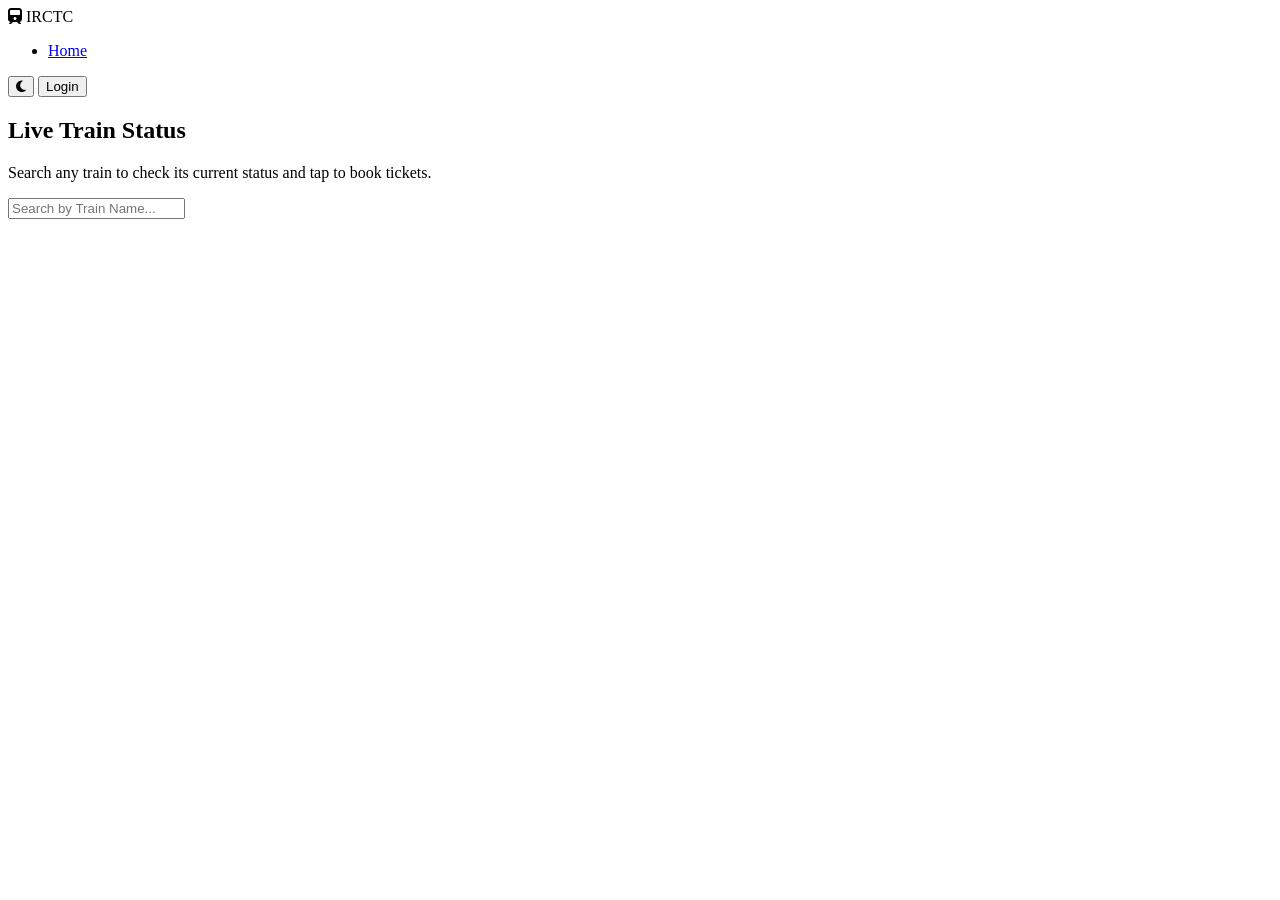
==== train-status.html @ 6ddc04ff "Add files via upload" ====
<!DOCTYPE html>
<html lang="en">

<head>

    <meta charset="UTF-8">
    <meta name="viewport" content="width=device-width, initial-scale=1.0">

    <title>Train Status</title>

    <link rel="stylesheet" href="CSS/style.css">
    <link rel="stylesheet" href="CSS/train-status.css">
    <link rel="stylesheet" href="CSS/model.css">
    <link rel="stylesheet" href="CSS/darkmode.css">

    <link href="https://fonts.googleapis.com/css2?family=Poppins:wght@300;400;500;600;700&display=swap"
        rel="stylesheet">

    <!-- Font Awesome -->
    <link rel="stylesheet" href="https://cdnjs.cloudflare.com/ajax/libs/font-awesome/6.7.2/css/all.min.css">

</head>

<body>

    <nav class="navbar">

        <div class="logo">
            <i class="fa-solid fa-train"></i>
            IRCTC
        </div>

        <ul class="nav-links">
            <li><a href="index.html">Home</a></li>
        </ul>

        <div class="nav-actions">

            <button id="theme-toggle">
                <i class="fa-solid fa-moon"></i>
            </button>

            <button class="login-btn book-btn">
                Login
            </button>

        </div>

    </nav>

    <section class="status-section">

        <h1>Live Train Status</h1>

        <p>Search any train to check its current status and tap to book tickets.</p>

        <input type="text" id="searchTrain" placeholder="Search by Train Name...">

        <div id="statusResults"></div>

    </section>

    <script src="JS/trains.js"></script>
    <script src="JS/train-status.js"></script>
    <script src="JS/model.js"></script>
    <script src="JS/darkmode.js"></script>

</body>

</html>
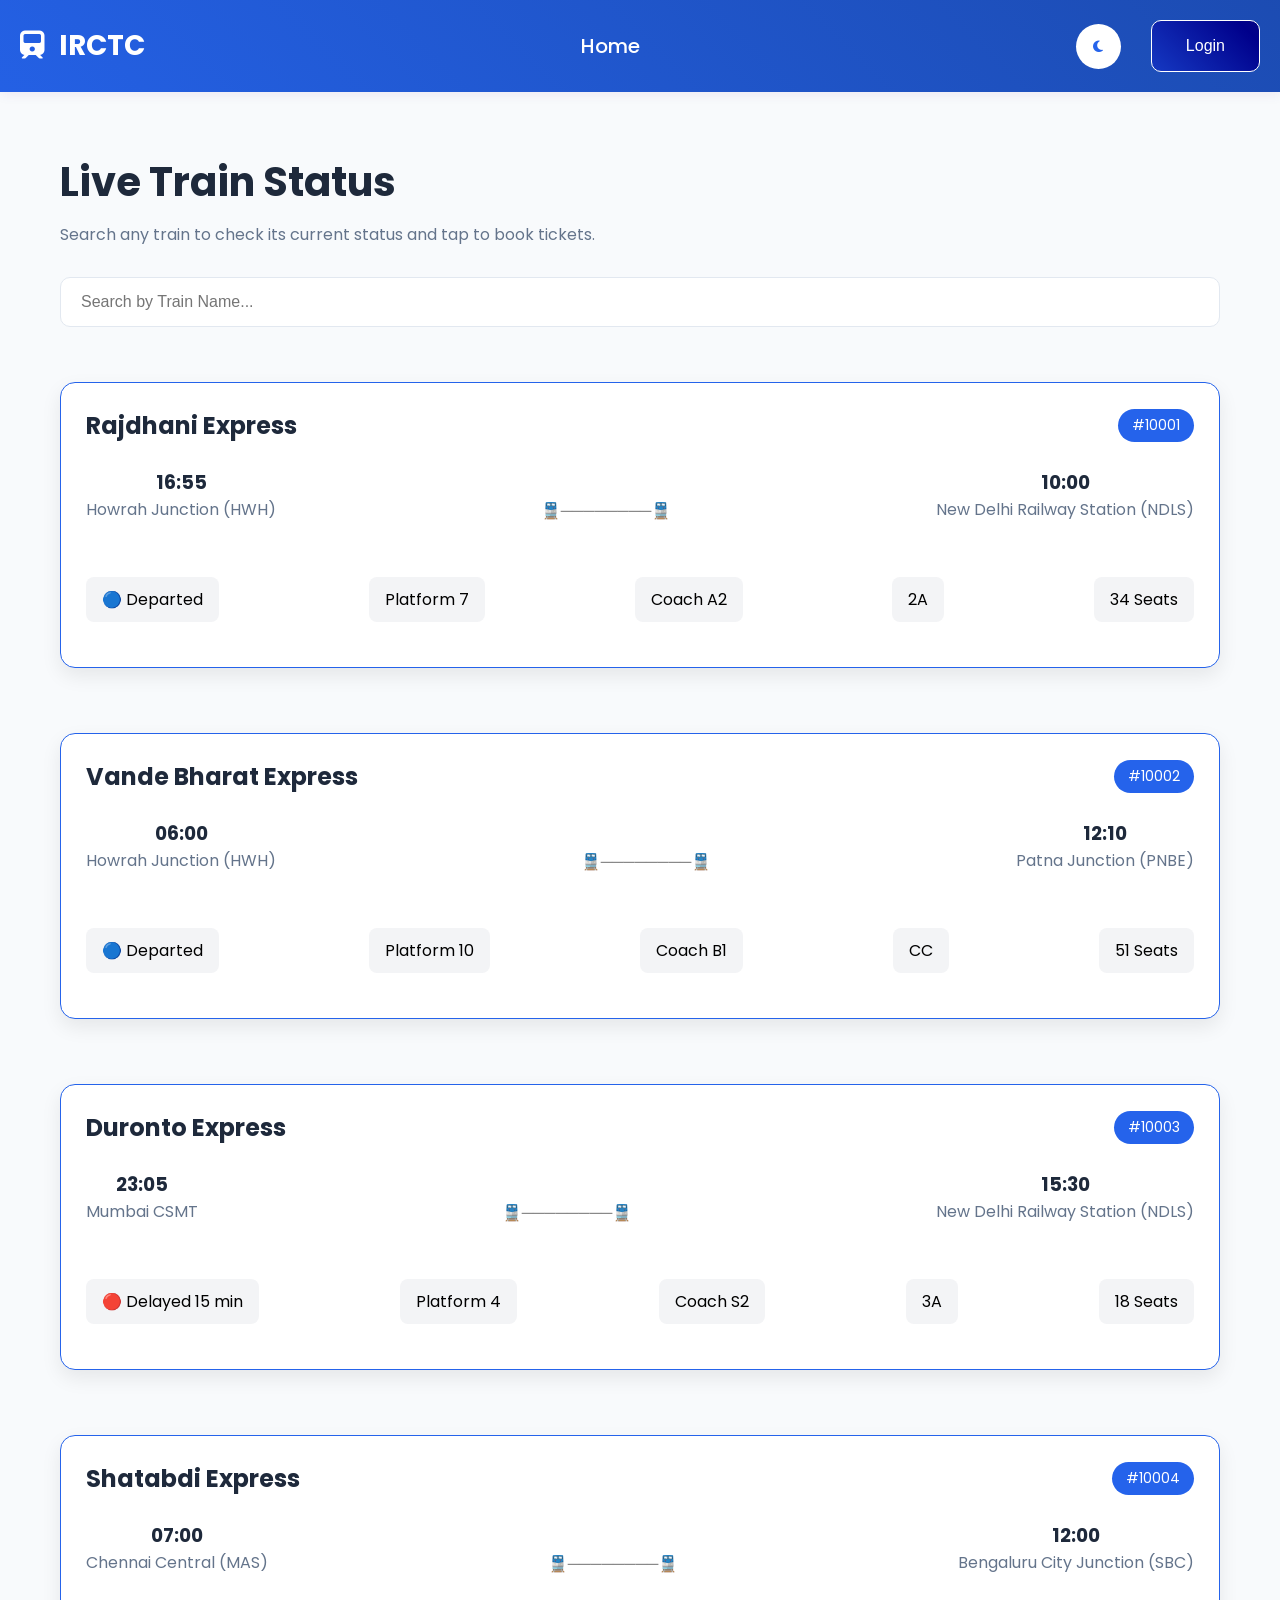
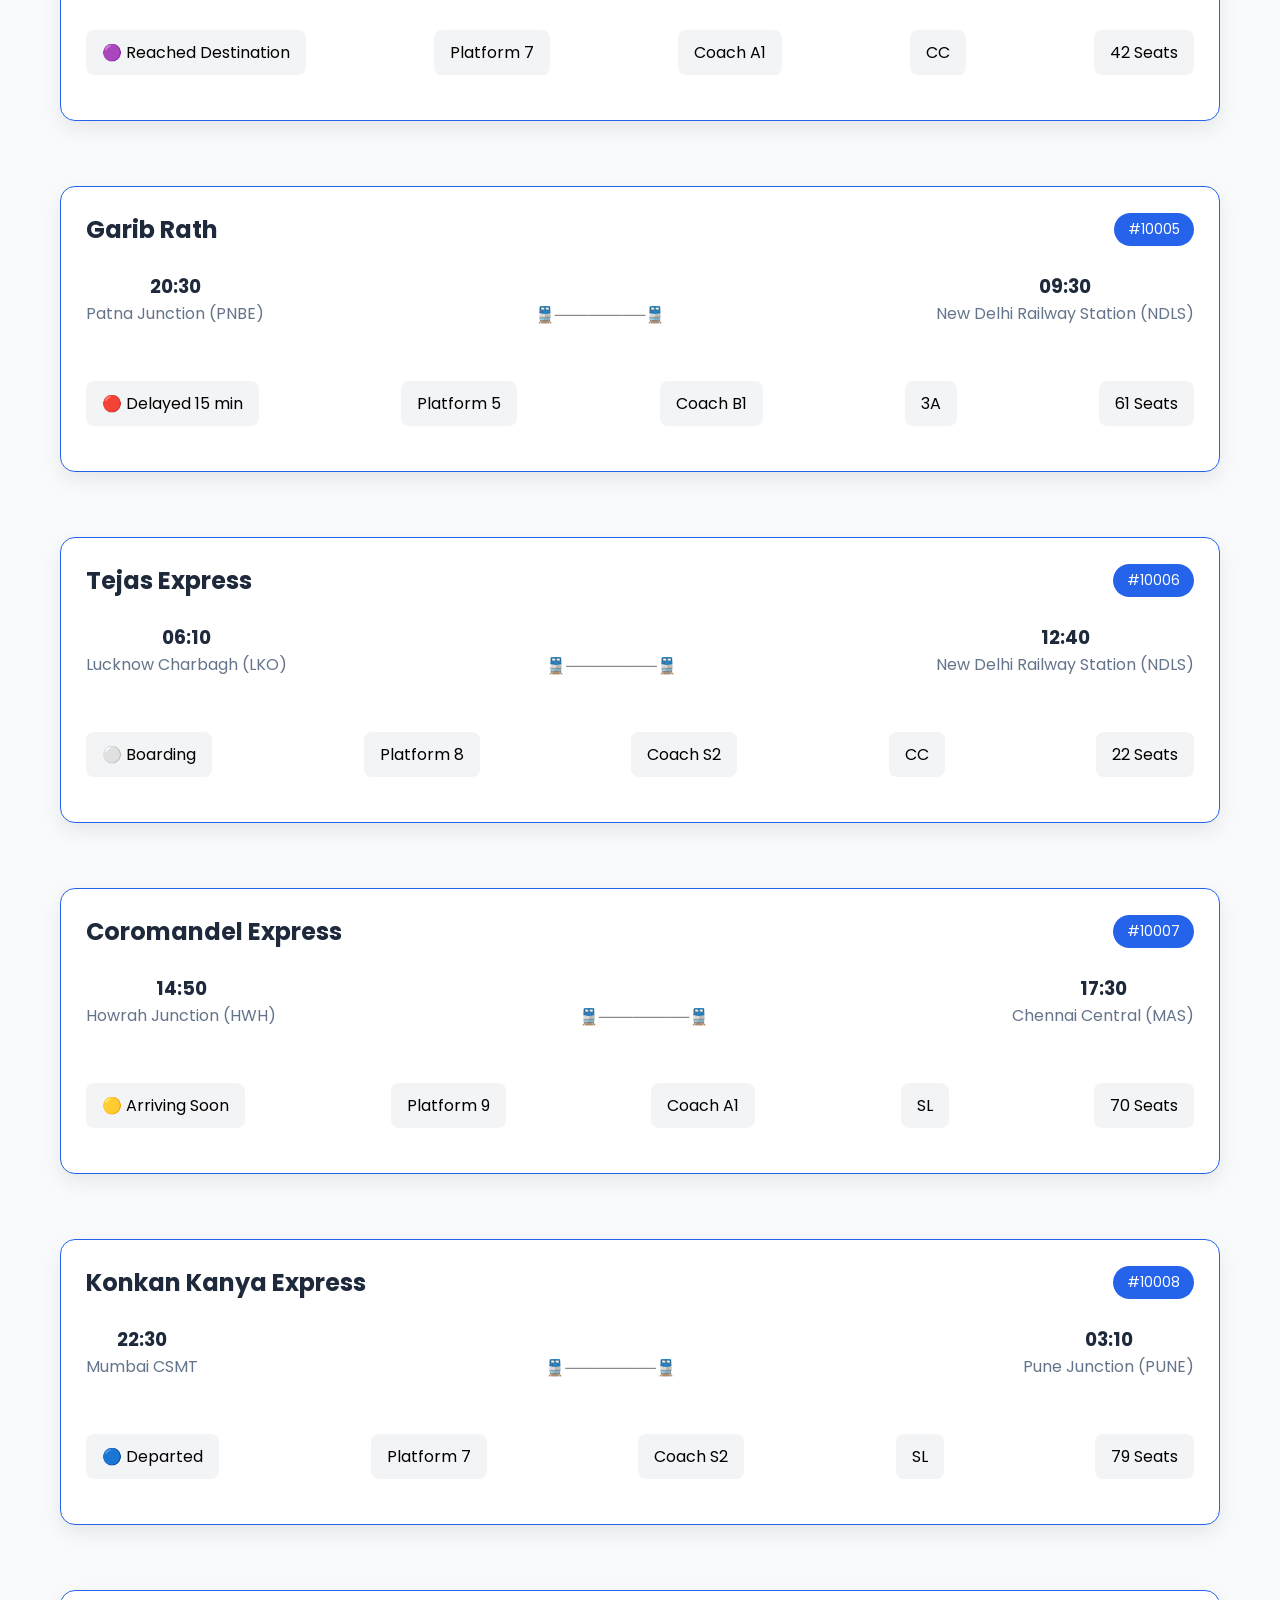
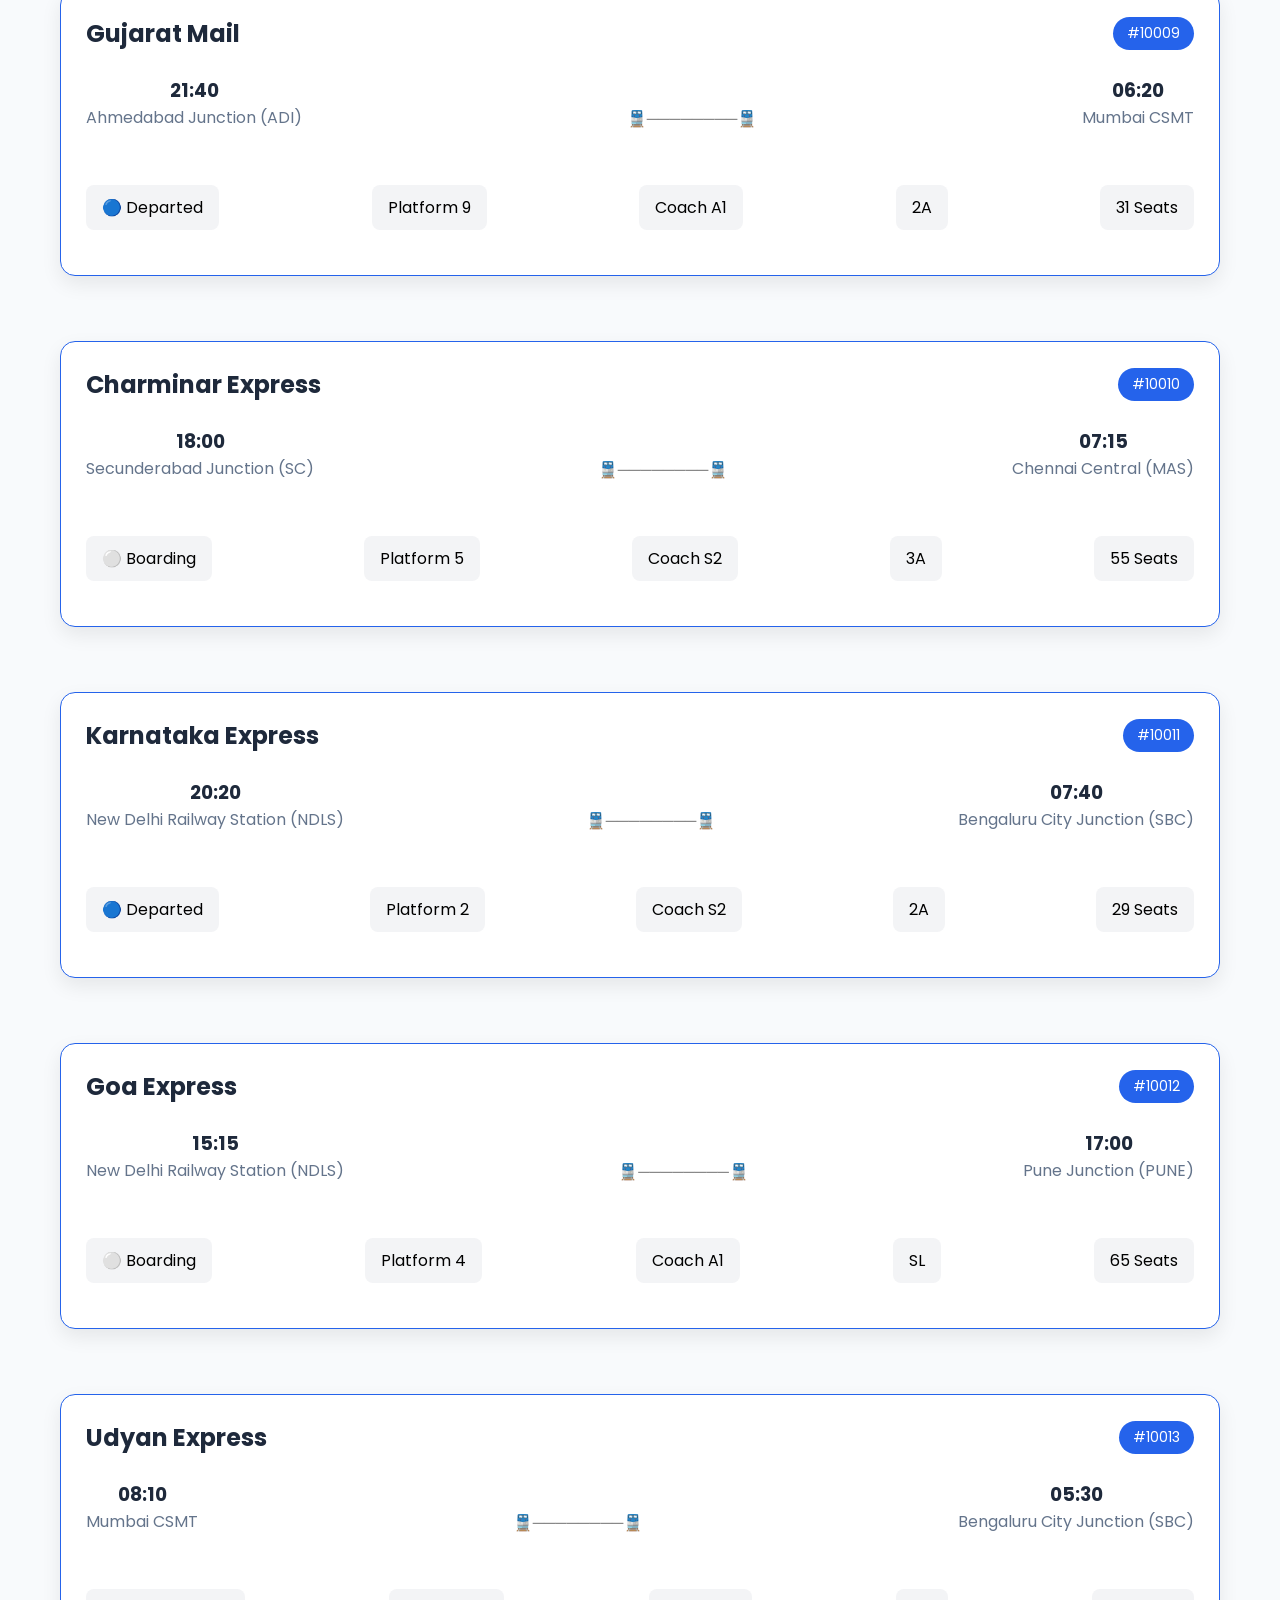
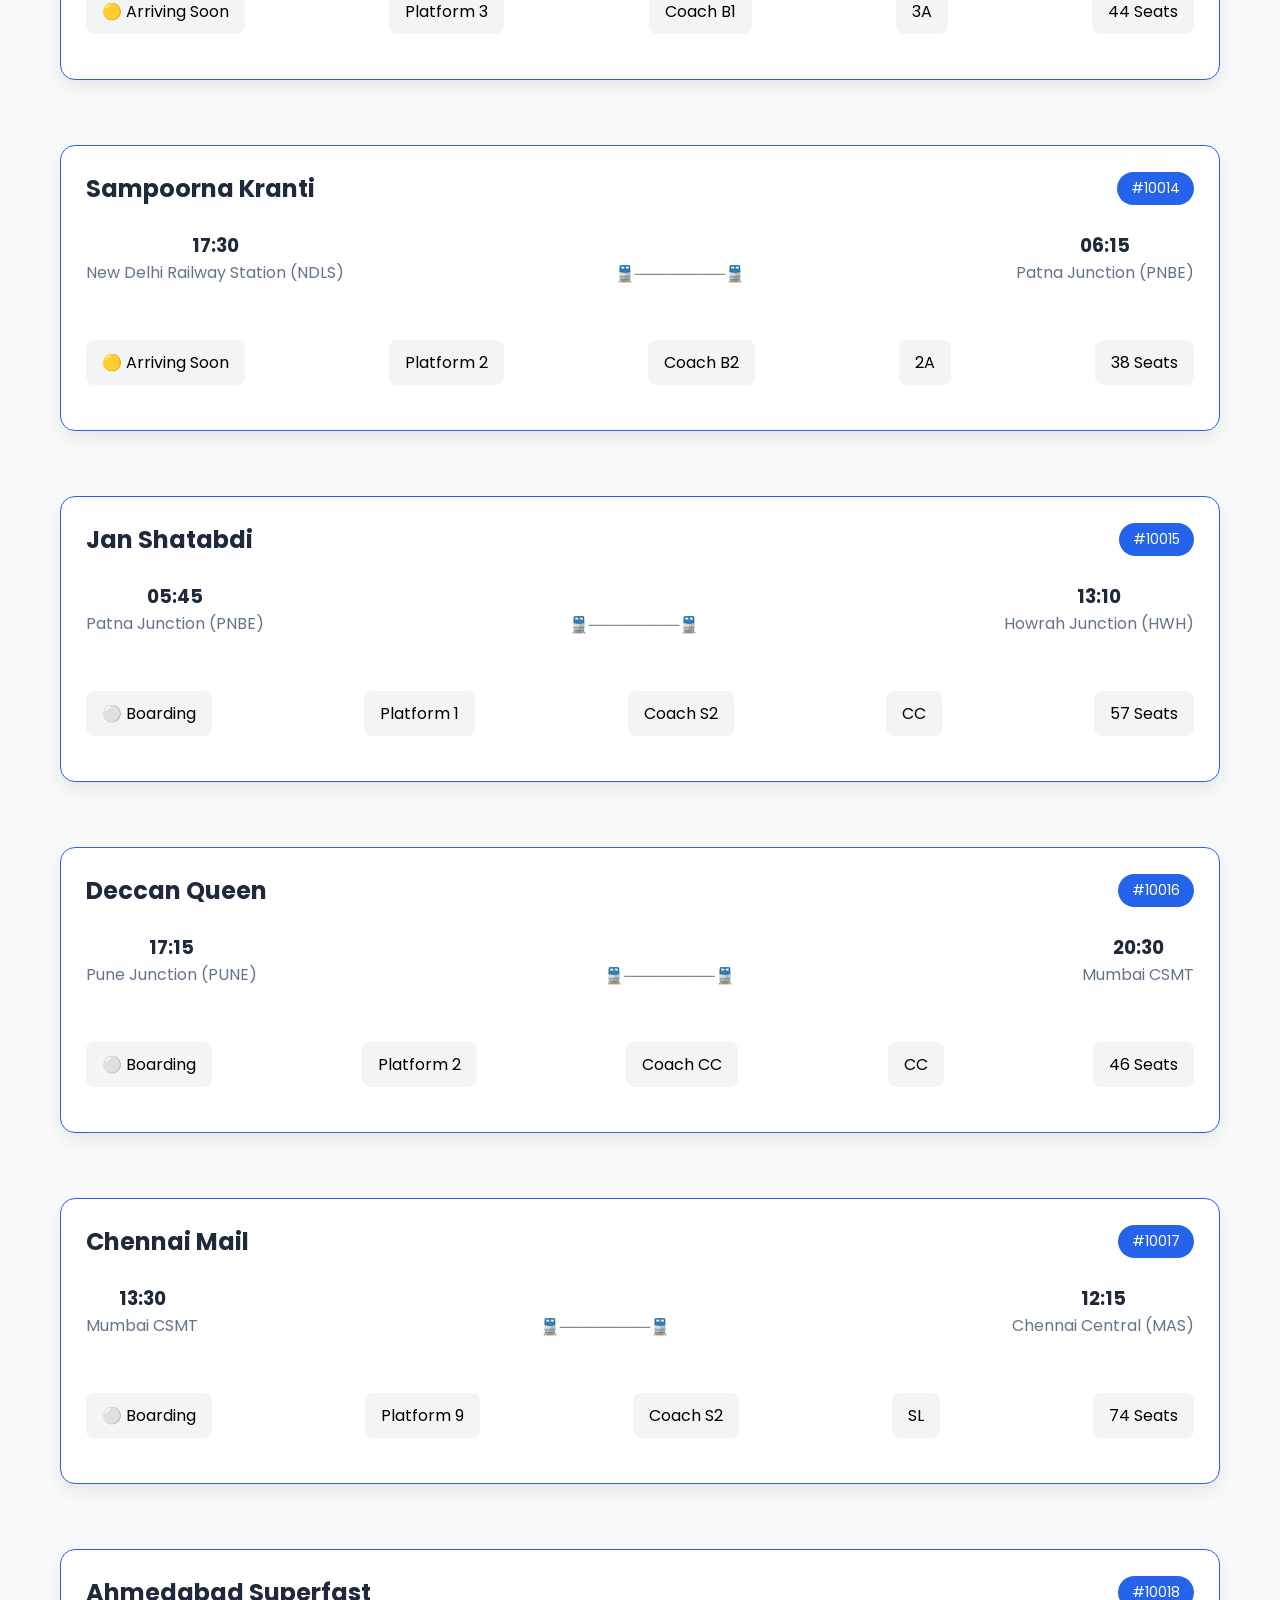
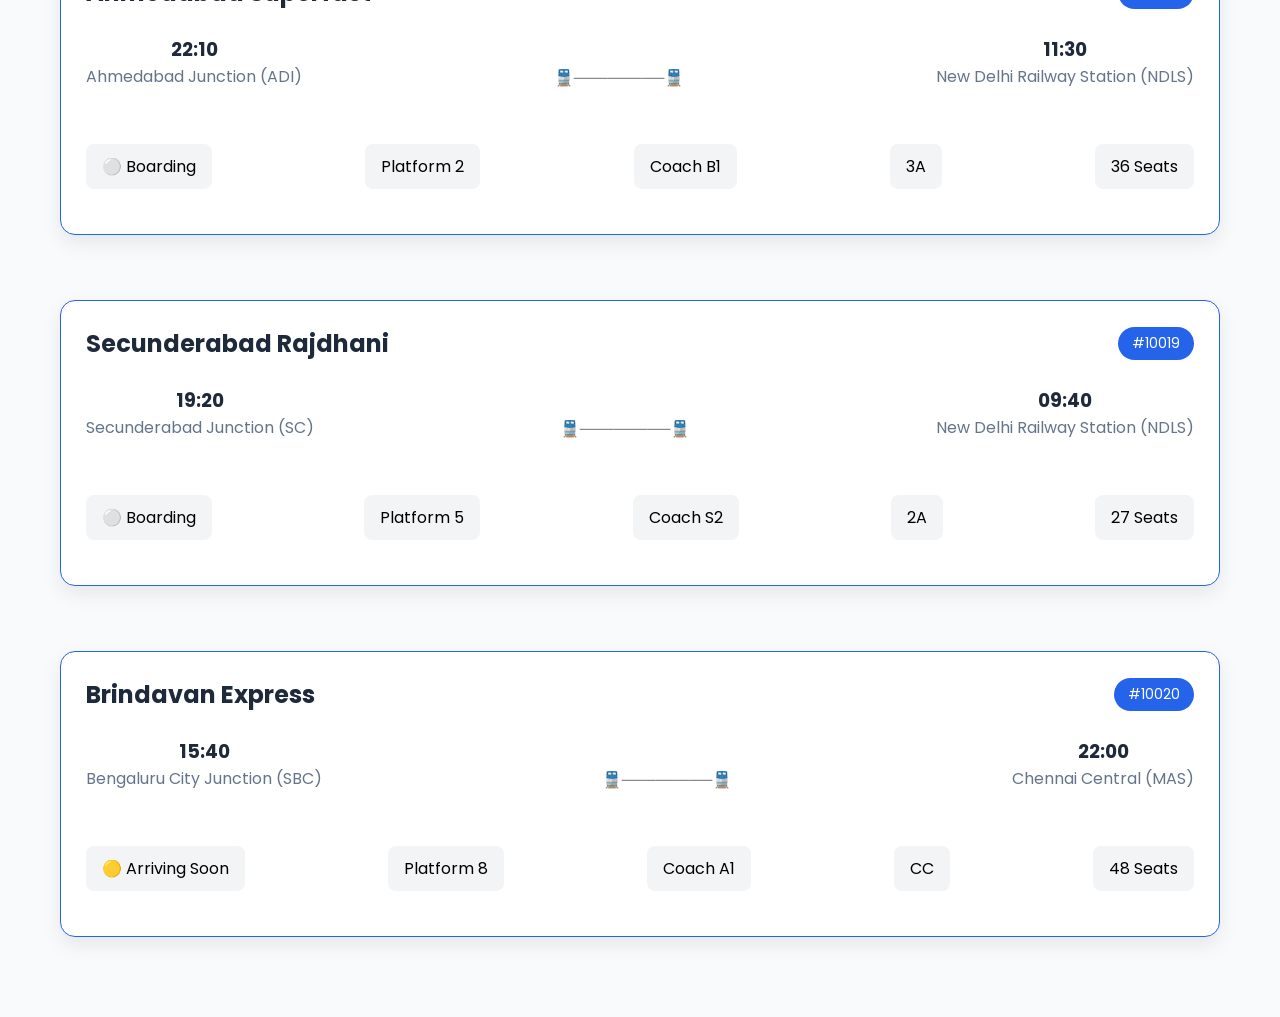
==== commit 65ca78c8: "Update train-status.html" ====
--- a/train-status.html
+++ b/train-status.html
@@ -60,11 +60,11 @@
 
     </section>
 
-    <script src="JS/trains.js"></script>
-    <script src="JS/train-status.js"></script>
-    <script src="JS/model.js"></script>
-    <script src="JS/darkmode.js"></script>
+    <script src="js/trains.js"></script>
+    <script src="js/train-status.js"></script>
+    <script src="js/model.js"></script>
+    <script src="js/darkmode.js"></script>
 
 </body>
 
-</html>+</html>
--- a/CSS/style.css
+++ b/CSS/style.css
@@ -0,0 +1,10 @@
+@import url("variables.css");
+@import url("nav.css");
+@import url("hero.css");
+@import url("search.css");
+@import url("train-cards.css");
+@import url("footer.css");
+@import url("mediaquery.css");
+@import url("train-status.css");
+@import url("login.css");
+@import url("darkmode.css");
--- a/CSS/train-status.css
+++ b/CSS/train-status.css
@@ -0,0 +1,48 @@
+.status-section {
+
+    max-width: 1200px;
+    margin: auto;
+    padding: 60px 20px;
+
+}
+
+.status-section h1 {
+
+    font-size: 2.5rem;
+    margin-bottom: 10px;
+
+}
+
+.status-section p {
+
+    color: var(--text-light);
+    margin-bottom: 30px;
+
+}
+
+#searchTrain {
+
+    width: 100%;
+    padding: 15px 20px;
+    font-size: 16px;
+    border-radius: 10px;
+    border: 1px solid var(--border);
+    outline: none;
+    margin-bottom: 35px;
+    transition: .3s;
+
+}
+
+#searchTrain:focus {
+
+    border-color: var(--primary);
+
+}
+
+#statusResults {
+
+    display: flex;
+    flex-direction: column;
+    gap: 25px;
+
+}
--- a/CSS/darkmode.css
+++ b/CSS/darkmode.css
@@ -0,0 +1,168 @@
+body.dark {
+
+    --background: #0f172a;
+    --surface: #1e293b;
+    --primary: #3b82f6;
+    --primary-dark: #2563eb;
+    --accent: #f59e0b;
+
+    --text: #f8fafc;
+    --text-light: #cbd5e1;
+    --border: #334155;
+
+    background: var(--background);
+    color: var(--text);
+
+}
+
+/* Body */
+
+body.dark {
+    background: var(--background);
+    color: var(--text);
+}
+
+/* Navbar */
+
+body.dark .navbar {
+
+    background: #172554;
+
+}
+
+/* Search Box */
+
+body.dark .search-box {
+
+    background: var(--surface);
+
+}
+
+/* Inputs */
+
+body.dark input,
+body.dark select {
+
+    background: #273549;
+    color: white;
+    border: 1px solid var(--border);
+
+}
+
+body.dark input::placeholder {
+
+    color: #cbd5e1;
+
+}
+
+/* Hero */
+
+body.dark .hero {
+
+    background: var(--background);
+
+}
+
+body.dark .hero h1 {
+
+    color: white;
+
+}
+
+body.dark .hero p {
+
+    color: var(--text-light);
+
+}
+
+/* Train Cards */
+
+body.dark .train-card {
+
+    background: var(--surface);
+    color: white;
+    border: 1px solid var(--border);
+
+}
+
+body.dark .train-card:hover {
+
+    background: #29374d;
+
+}
+
+/* Train Info */
+
+body.dark .train-info span {
+
+    background: #334155;
+    color: white;
+
+}
+
+body.dark .train-card:hover .train-info span {
+
+    background: var(--accent);
+    color: white;
+
+}
+
+/* Login Model */
+
+body.dark .login-model-card {
+
+    background: var(--surface);
+
+}
+
+/* Footer */
+
+body.dark .footer {
+
+    background: #020617;
+
+}
+
+/* Search Bar on Train Status */
+
+body.dark #searchTrain {
+
+    background: #273549;
+    color: white;
+    border: 1px solid var(--border);
+
+}
+
+/* Theme Button */
+
+#theme-toggle {
+
+    width: 45px;
+    height: 45px;
+
+    border: none;
+    border-radius: 50%;
+
+    cursor: pointer;
+
+    background: white;
+
+    color: var(--primary);
+
+    transition: .3s;
+
+}
+
+body.dark #theme-toggle {
+
+    background: #334155;
+    color: white;
+
+}
+
+#theme-toggle:hover {
+
+    background: var(--accent);
+    color: white;
+
+}
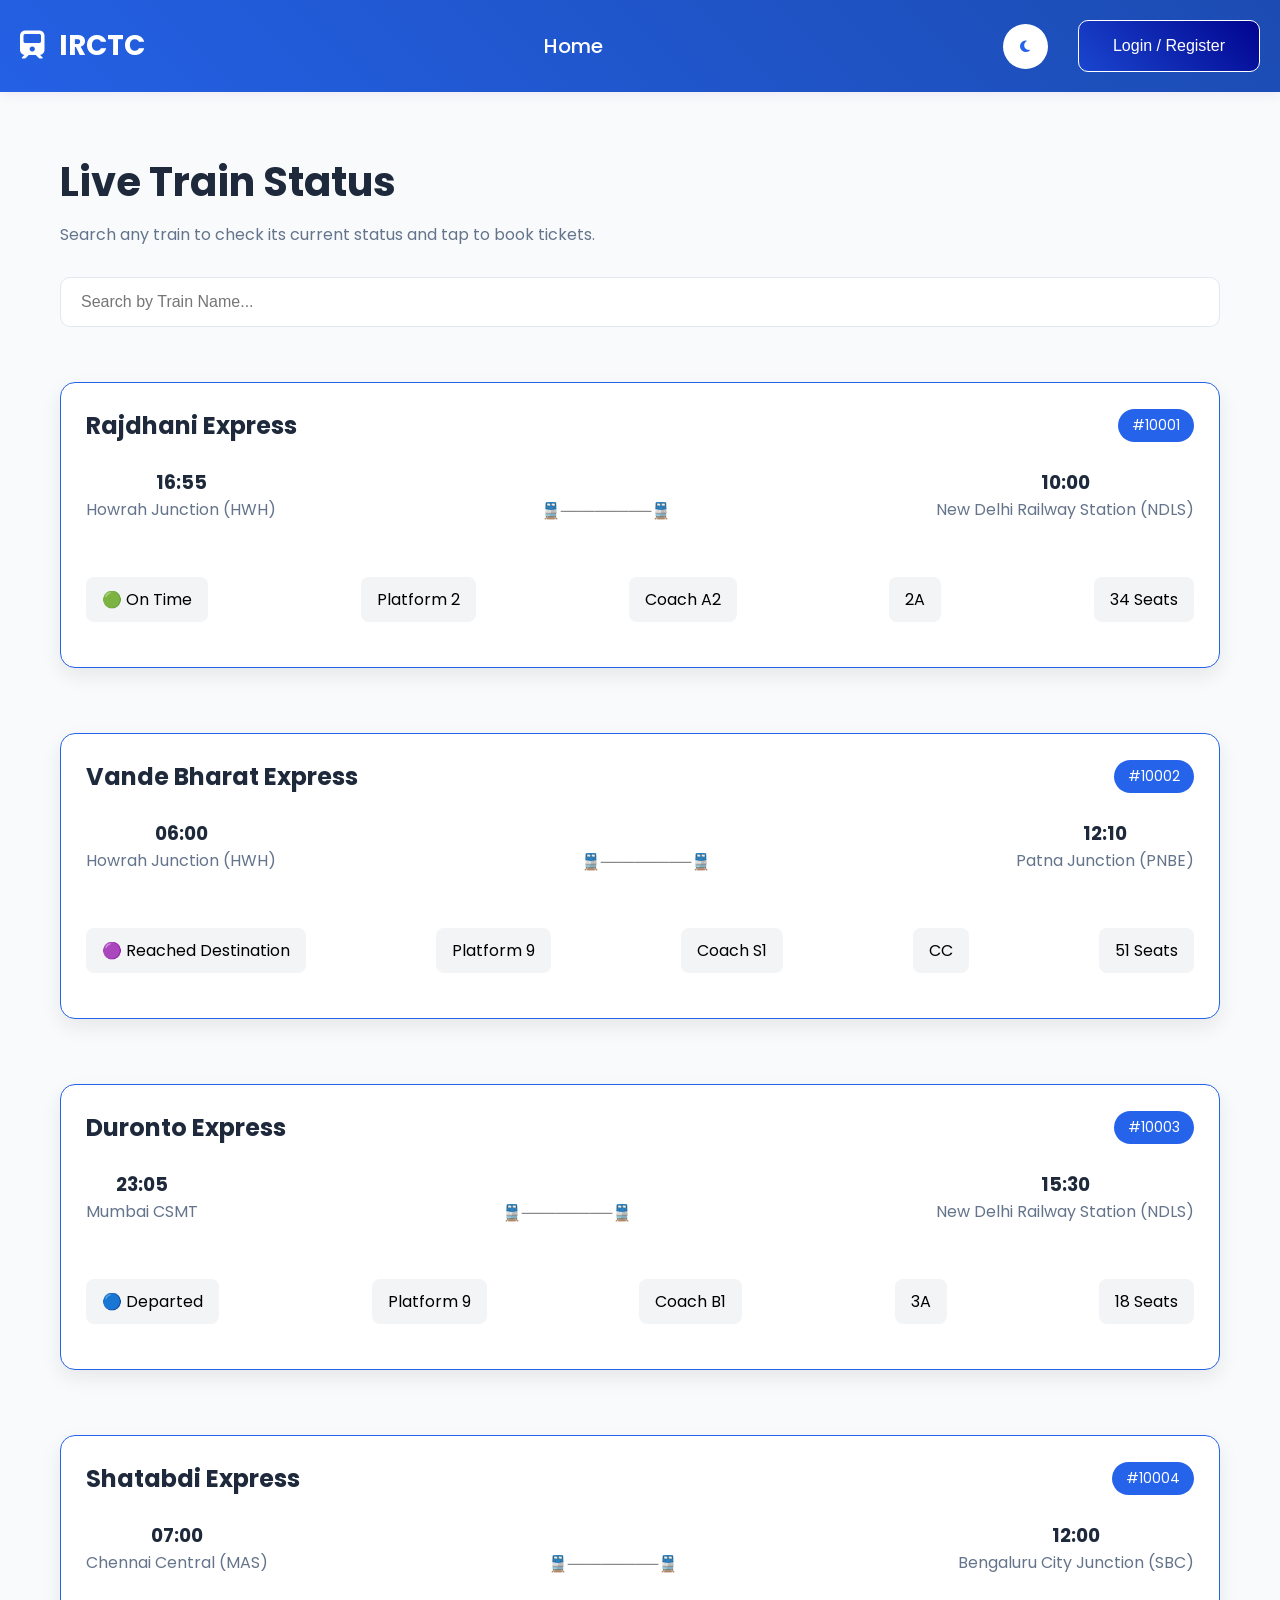
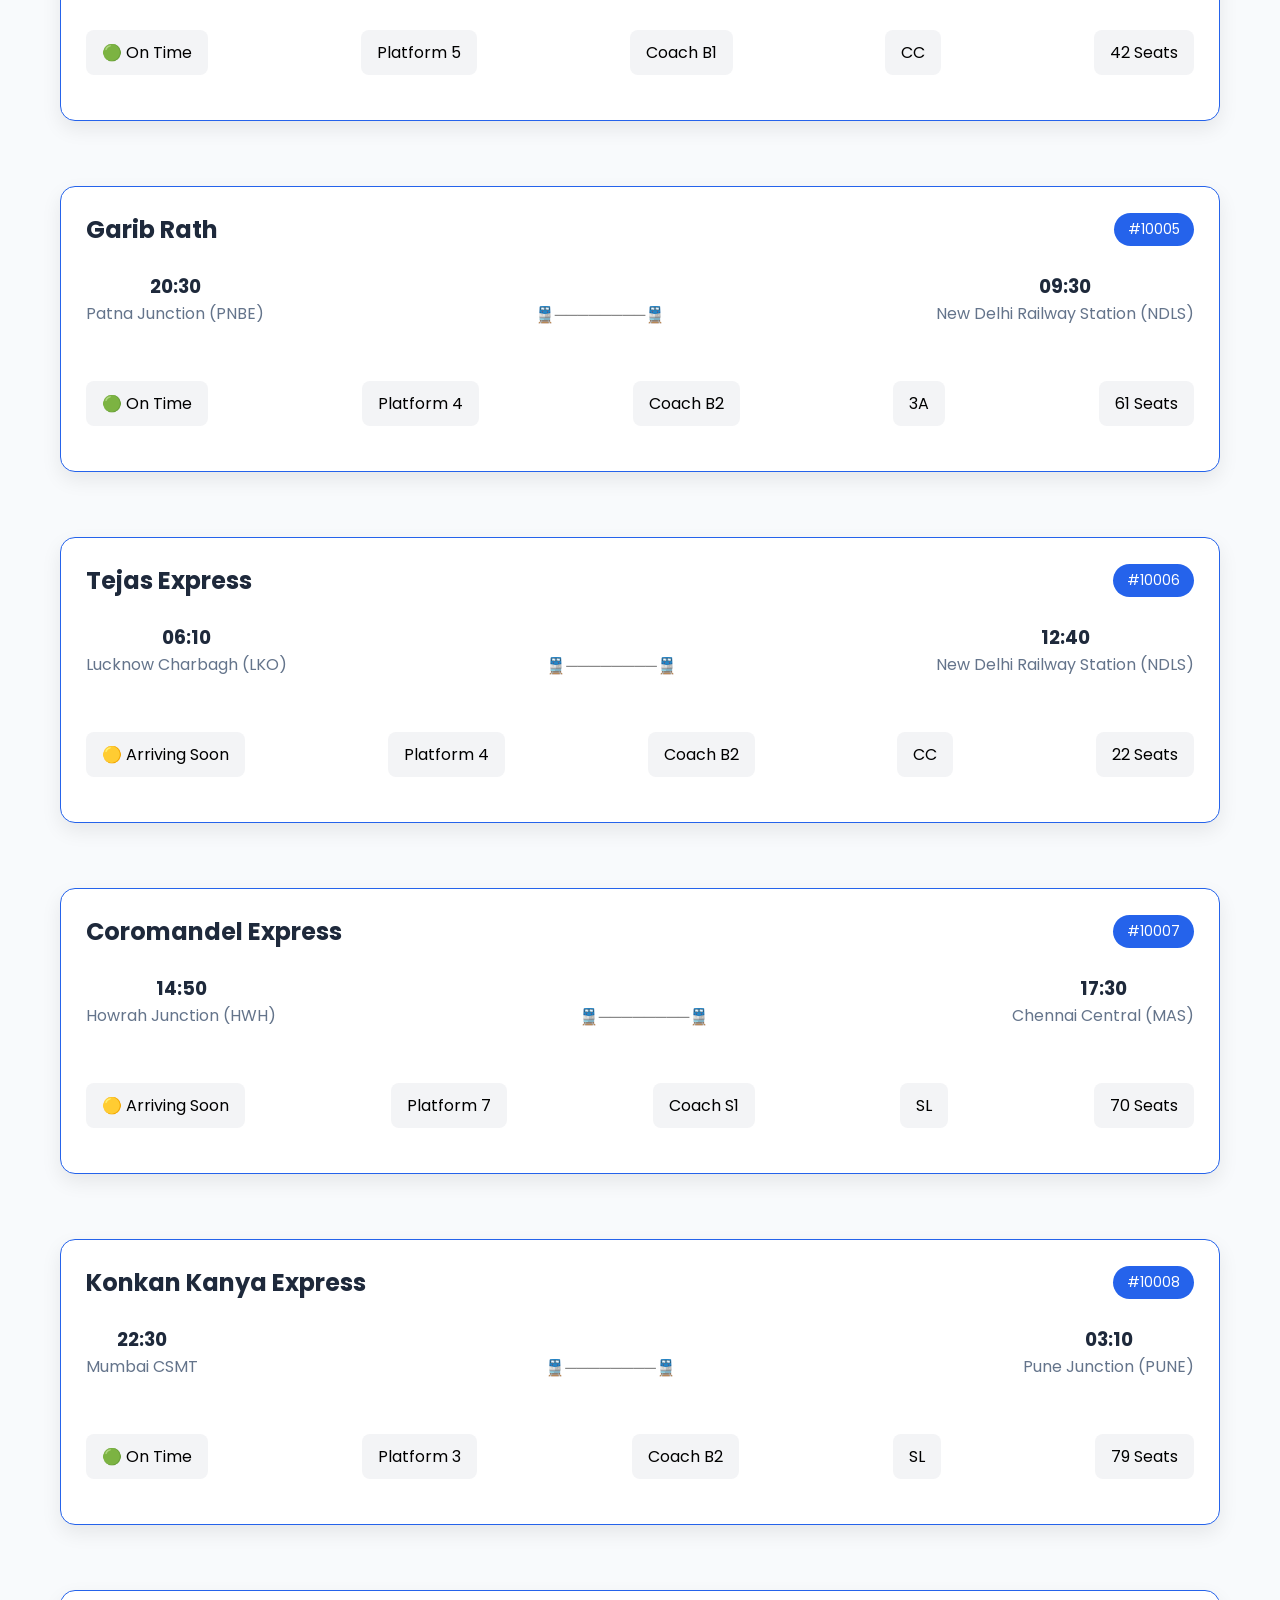
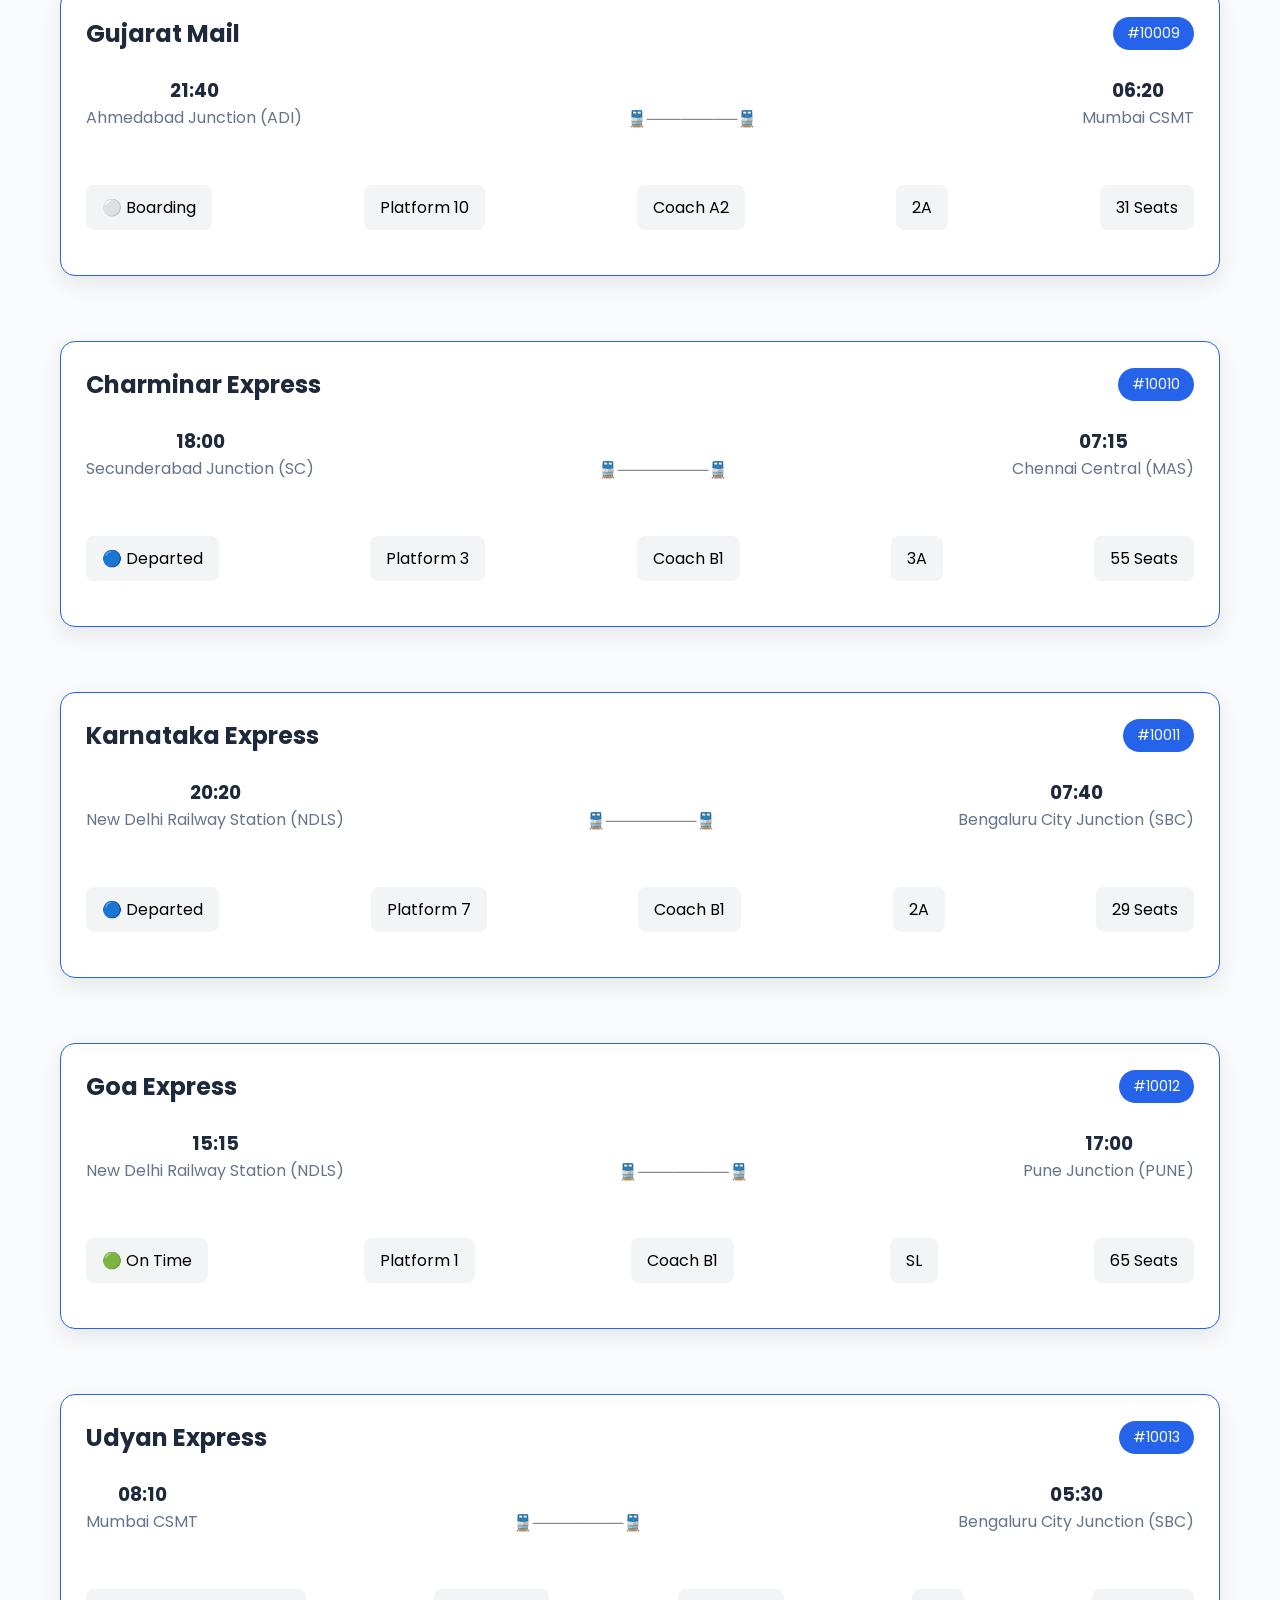
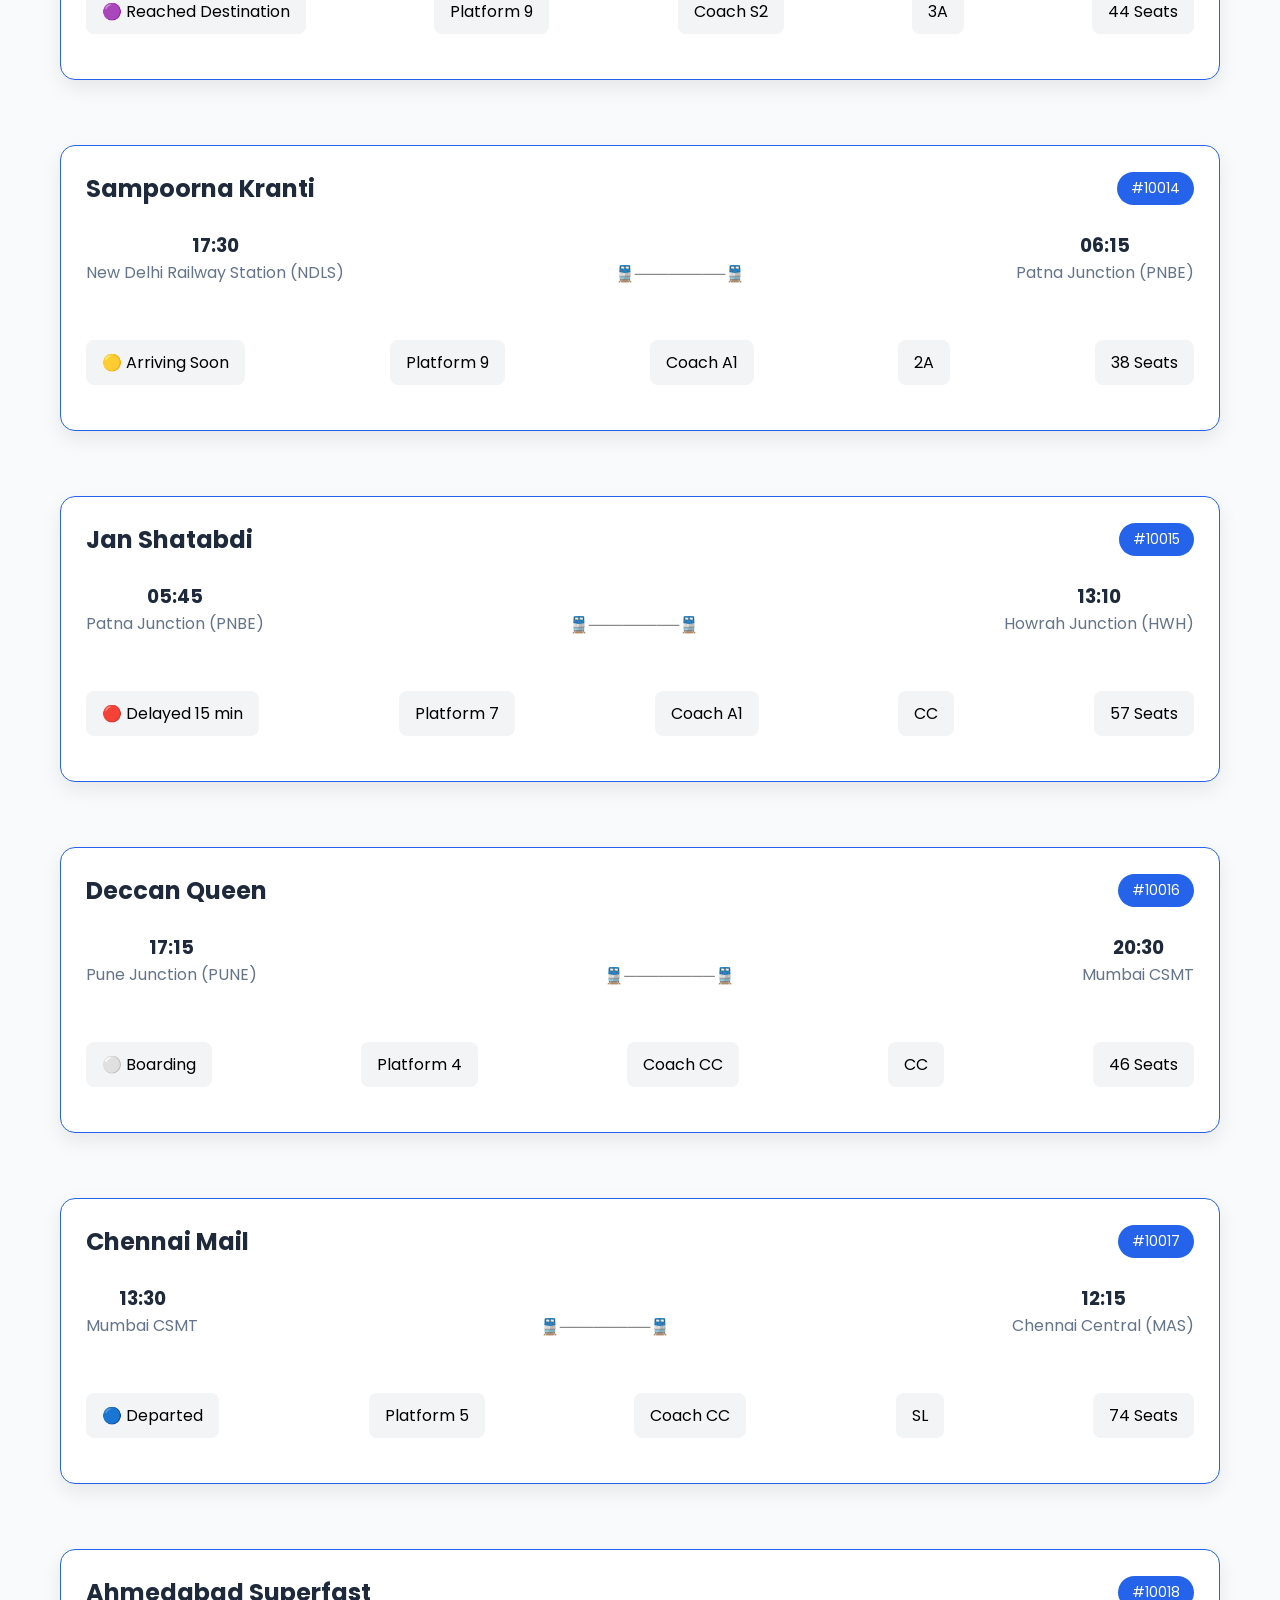
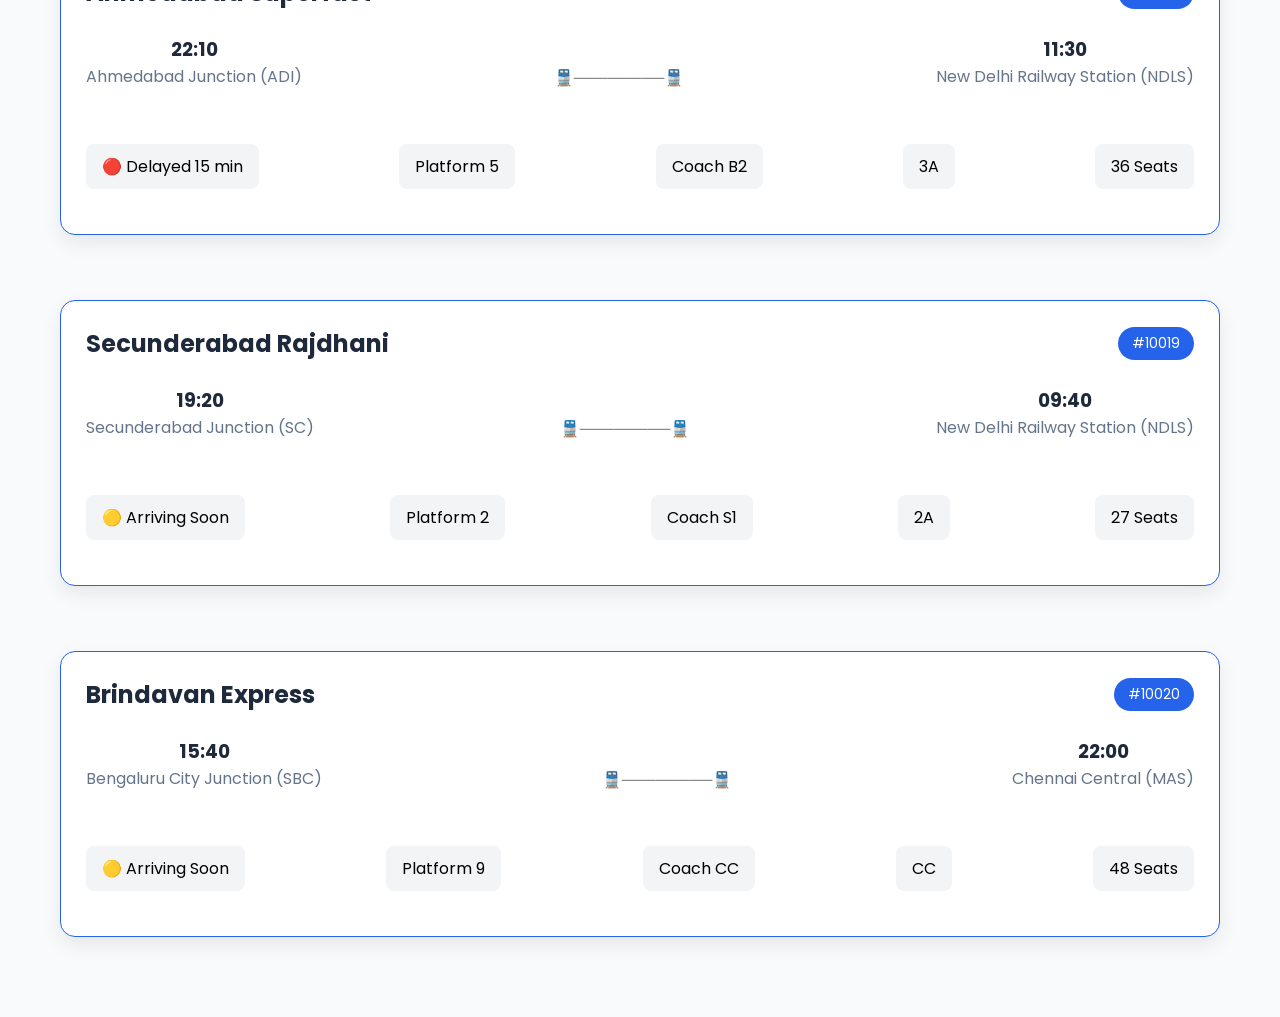
==== commit e53706e9: "Implement login modal in train status page Added a login modal for user authentication." ====
--- a/train-status.html
+++ b/train-status.html
@@ -41,7 +41,7 @@
             </button>
 
             <button class="login-btn book-btn">
-                Login
+                Login / Register
             </button>
 
         </div>
@@ -60,6 +60,25 @@
 
     </section>
 
+    <div class="login-model" id="loginModel">
+        <div class="login-model-card">
+            <span class="close-btn">&times;</span>
+            <h2>Login Required</h2>
+            <p>
+                Please login or register to continue booking your train.
+            </p>
+            <input type="email" placeholder="Email Address">
+            <input type="password" placeholder="Password">
+            <button class="hero-btn login-btn-model">
+                Login
+            </button>
+            <p class="register-text">
+                Don't have an account?
+                <a href="#">Register</a>
+            </p>
+        </div>
+    </div>
+
     <script src="js/trains.js"></script>
     <script src="js/train-status.js"></script>
     <script src="js/model.js"></script>
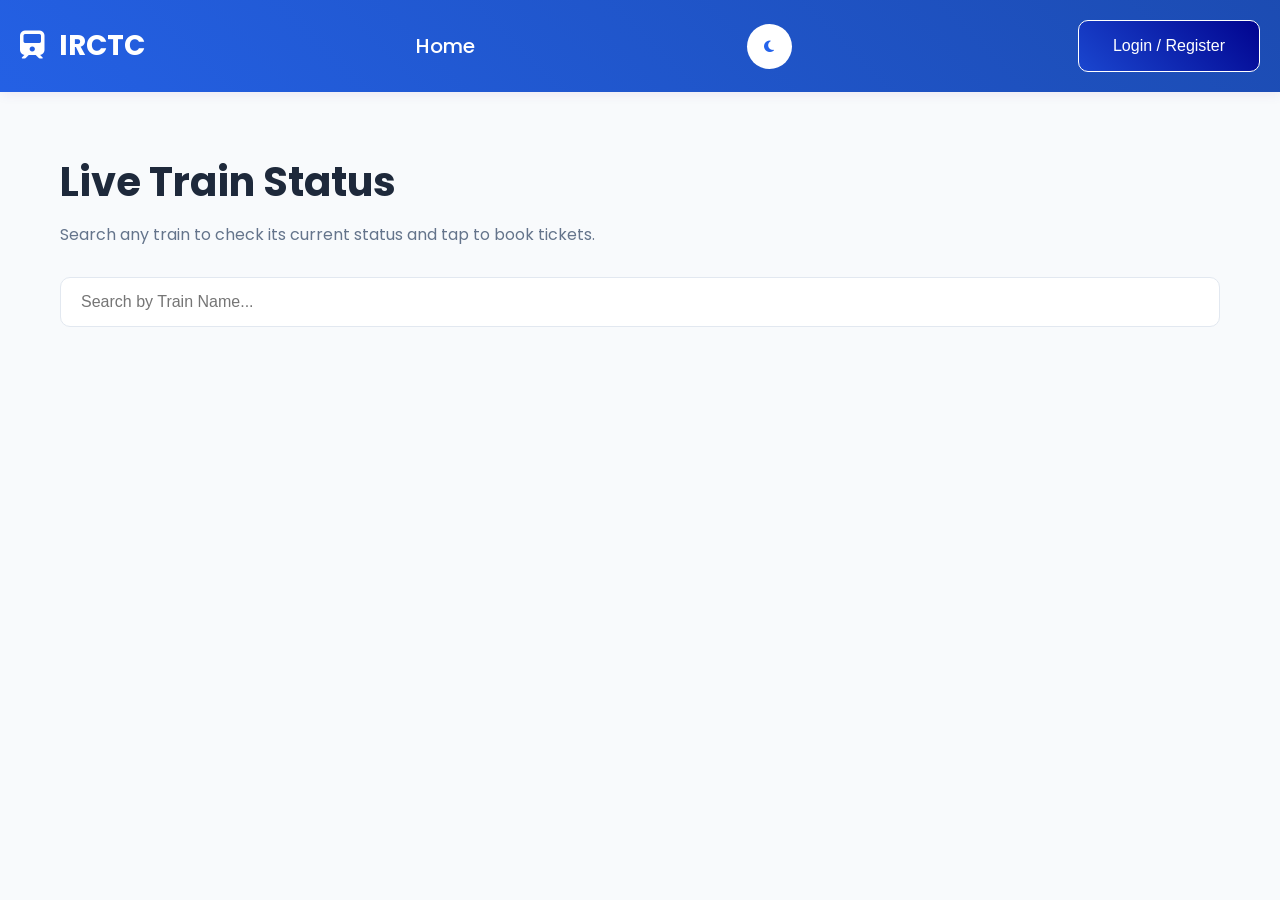
==== commit 3e31a5ac: "Add media query stylesheet to train-status.html Added media query stylesheet for responsive design." ====
--- a/train-status.html
+++ b/train-status.html
@@ -12,6 +12,7 @@
     <link rel="stylesheet" href="CSS/train-status.css">
     <link rel="stylesheet" href="CSS/model.css">
     <link rel="stylesheet" href="CSS/darkmode.css">
+    <link rel="stylesheet" href="CSS/mediaquery.css">
 
     <link href="https://fonts.googleapis.com/css2?family=Poppins:wght@300;400;500;600;700&display=swap"
         rel="stylesheet">
@@ -34,17 +35,11 @@
             <li><a href="index.html">Home</a></li>
         </ul>
 
-        <div class="nav-actions">
+        <button id="theme-toggle">
+            <i class="fa-solid fa-moon"></i>
+        </button>
 
-            <button id="theme-toggle">
-                <i class="fa-solid fa-moon"></i>
-            </button>
-
-            <button class="login-btn book-btn">
-                Login / Register
-            </button>
-
-        </div>
+        <button class="login-btn book-btn">Login / Register</button>
 
     </nav>
 
@@ -60,29 +55,10 @@
 
     </section>
 
-    <div class="login-model" id="loginModel">
-        <div class="login-model-card">
-            <span class="close-btn">&times;</span>
-            <h2>Login Required</h2>
-            <p>
-                Please login or register to continue booking your train.
-            </p>
-            <input type="email" placeholder="Email Address">
-            <input type="password" placeholder="Password">
-            <button class="hero-btn login-btn-model">
-                Login
-            </button>
-            <p class="register-text">
-                Don't have an account?
-                <a href="#">Register</a>
-            </p>
-        </div>
-    </div>
-
-    <script src="js/trains.js"></script>
-    <script src="js/train-status.js"></script>
-    <script src="js/model.js"></script>
-    <script src="js/darkmode.js"></script>
+    <script src="JS/trains.js"></script>
+    <script src="JS/train-status.js"></script>
+    <script src="JS/model.js"></script>
+    <script src="JS/darkmode.js"></script>
 
 </body>
 
--- a/CSS/train-status.css
+++ b/CSS/train-status.css
@@ -45,4 +45,69 @@
     flex-direction: column;
     gap: 25px;
 
-}+}
+
+@media (max-width: 768px) {
+
+    .status-section {
+        padding: 35px 15px;
+    }
+
+    .status-section h1 {
+        font-size: 1.8rem;
+        text-align: center;
+    }
+
+    .status-section p {
+        text-align: center;
+        font-size: 14px;
+    }
+
+    #searchTrain {
+        padding: 12px 15px;
+        font-size: 14px;
+        margin-bottom: 25px;
+    }
+
+    #statusResults {
+        gap: 15px;
+    }
+
+    .train-card {
+        width: 100%;
+        max-width: 100%;
+        box-sizing: border-box;
+        border-radius: 12px;
+        overflow: hidden;
+    }
+
+    .train-card h2 {
+        font-size: 1.2rem;
+    }
+
+    .train-card p {
+        font-size: 14px;
+    }
+
+}
+
+
+@media (max-width: 480px) {
+
+    .status-section {
+        padding: 25px 10px;
+    }
+
+    .status-section h1 {
+        font-size: 1.5rem;
+    }
+
+    #searchTrain {
+        border-radius: 8px;
+    }
+
+    .train-card {
+        padding: 15px;
+    }
+
+}
--- a/CSS/mediaquery.css
+++ b/CSS/mediaquery.css
@@ -0,0 +1,214 @@
+/* ========================= */
+/* Tablet */
+/* ========================= */
+
+@media (max-width:1024px){
+
+    .navbar{
+        padding:16px 25px;
+    }
+
+    .hero{
+        padding:50px 30px;
+        gap:30px;
+    }
+
+    .hero-content h1{
+        font-size:3rem;
+    }
+
+    .search-section{
+        margin:25px;
+    }
+
+}
+
+/* ========================= */
+/* Mobile */
+/* ========================= */
+
+@media (max-width:768px){
+
+    .navbar{
+        flex-wrap:wrap;
+        justify-content:center;
+        gap:18px;
+        padding:18px;
+    }
+
+    .logo{
+        width:100%;
+        text-align:center;
+        font-size:30px;
+    }
+
+    .nav-links{
+        width:100%;
+        justify-content:center;
+        flex-wrap:wrap;
+        gap:18px;
+    }
+
+    .nav-links a{
+        font-size:18px;
+    }
+
+    .nav-actions{
+        width:100%;
+        justify-content:center;
+    }
+
+    .login-btn{
+        width:170px;
+    }
+
+    /* SEARCH */
+
+    .search-section{
+        margin:20px;
+    }
+
+    .search-box{
+        flex-direction:column;
+        gap:20px;
+        padding:20px;
+    }
+
+    .field{
+        width:100%;
+    }
+
+    .field label{
+        font-size:18px;
+    }
+
+    .field input,
+    .field select{
+        width:100%;
+        font-size:16px;
+    }
+
+    .search-btn{
+        width:100%;
+        border-radius:12px;
+    }
+
+    .search-btn span{
+        opacity:1;
+        max-width:100%;
+    }
+
+    .search-btn i{
+        position:static;
+    }
+
+    /* HERO */
+
+    .hero{
+        flex-direction:column;
+        text-align:center;
+        padding:40px 20px;
+        gap:20px;
+        min-height:auto;
+    }
+
+    .hero-content{
+        width:100%;
+    }
+
+    .hero-content h1{
+        font-size:3rem;
+    }
+
+    .hero-content p{
+        font-size:1.3rem;
+        max-width:100%;
+    }
+
+    .hero-image{
+        display:none;
+    }
+
+    .hero-btn{
+        width:100%;
+        font-size:18px;
+    }
+
+    /* TRAIN STATUS */
+
+    .status-section{
+        padding:35px 18px;
+    }
+
+    .status-section h1{
+        font-size:2.4rem;
+        text-align:center;
+    }
+
+    .status-section p{
+        text-align:center;
+        font-size:18px;
+    }
+
+    #searchTrain{
+        font-size:17px;
+    }
+
+    .train-card{
+        padding:20px;
+    }
+
+    .train-header{
+        flex-direction:column;
+        gap:15px;
+        text-align:center;
+    }
+
+    .train-info{
+        grid-template-columns:1fr;
+    }
+
+    .book-btn{
+        width:100%;
+    }
+
+    /* FOOTER */
+
+    .footer-container{
+        grid-template-columns:1fr;
+        text-align:center;
+    }
+
+    .social-icons{
+        justify-content:center;
+    }
+
+}
+
+/* ========================= */
+/* Small Phones */
+/* ========================= */
+
+@media (max-width:480px){
+
+    .logo{
+        font-size:24px;
+    }
+
+    .hero-content h1{
+        font-size:2.5rem;
+    }
+
+    .hero-content p{
+        font-size:1.15rem;
+    }
+
+    .nav-links a{
+        font-size:16px;
+    }
+
+    .status-section h1{
+        font-size:2rem;
+    }
+
+}
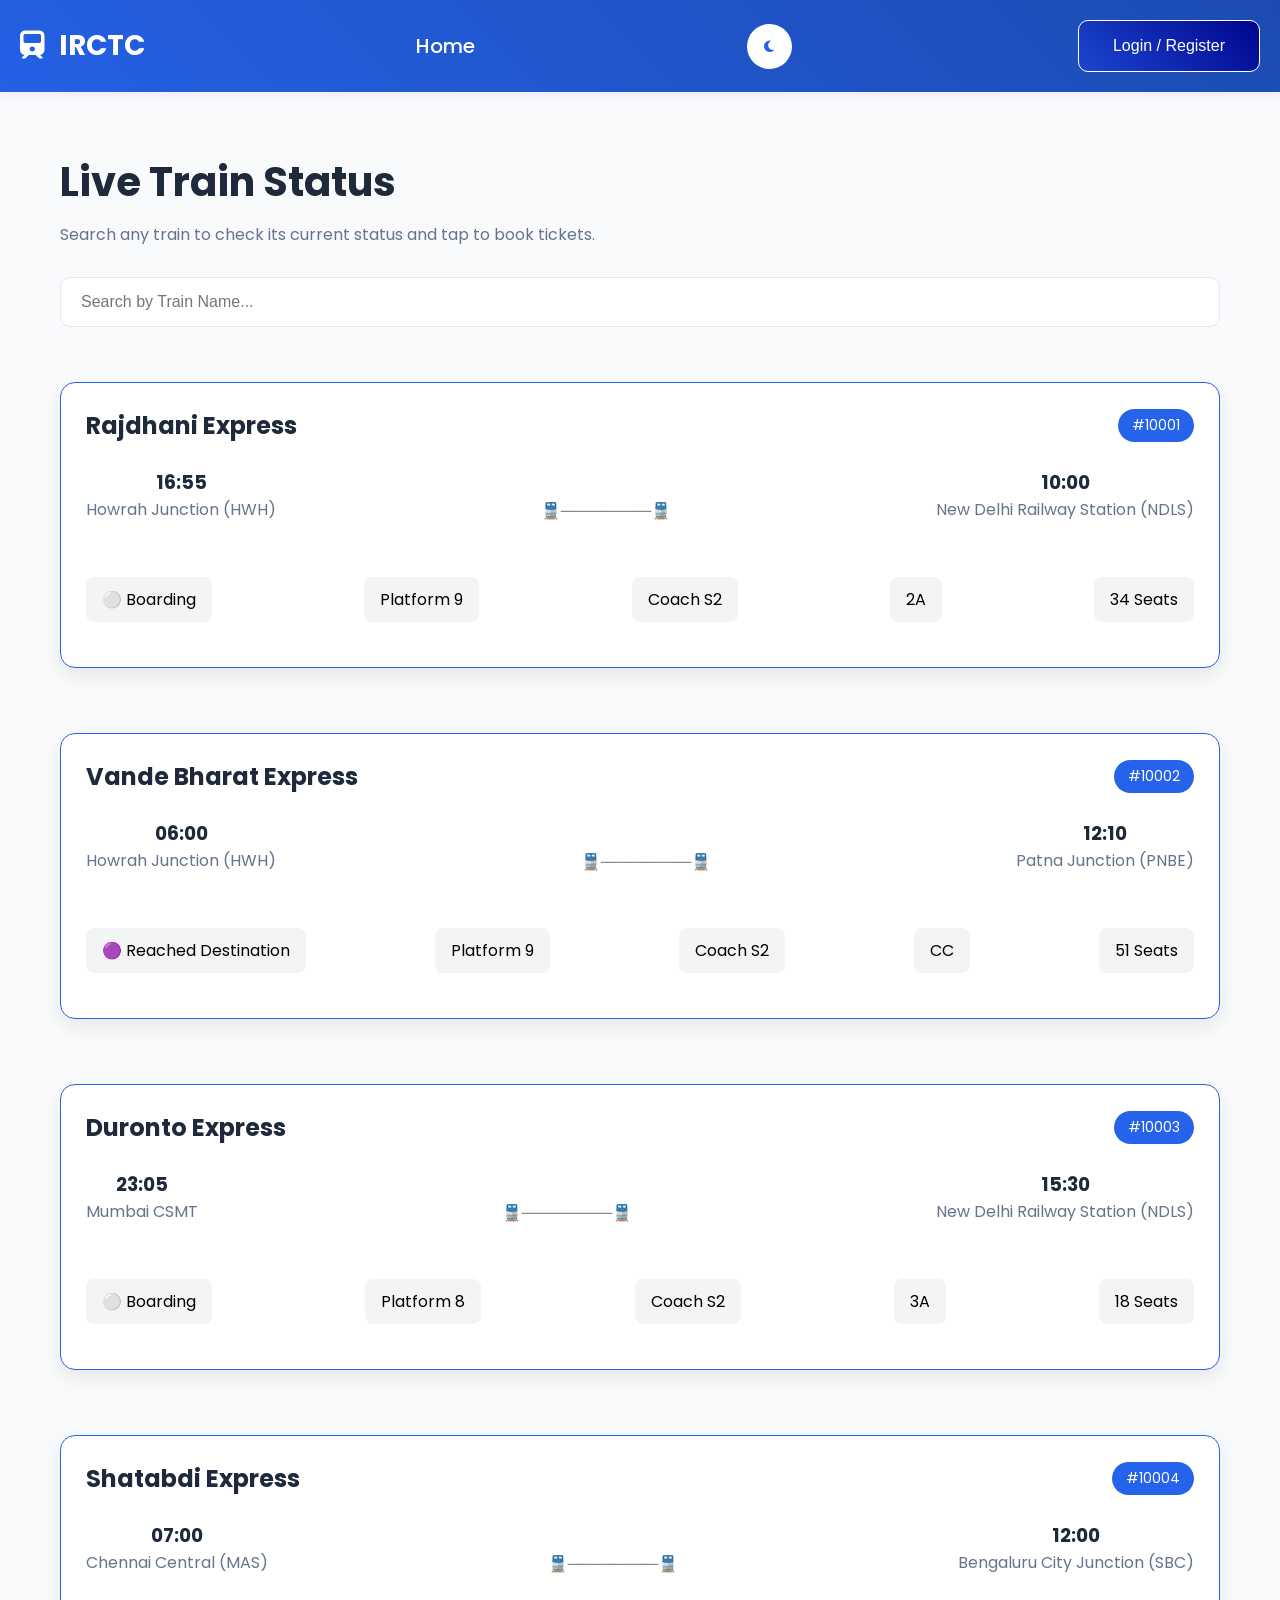
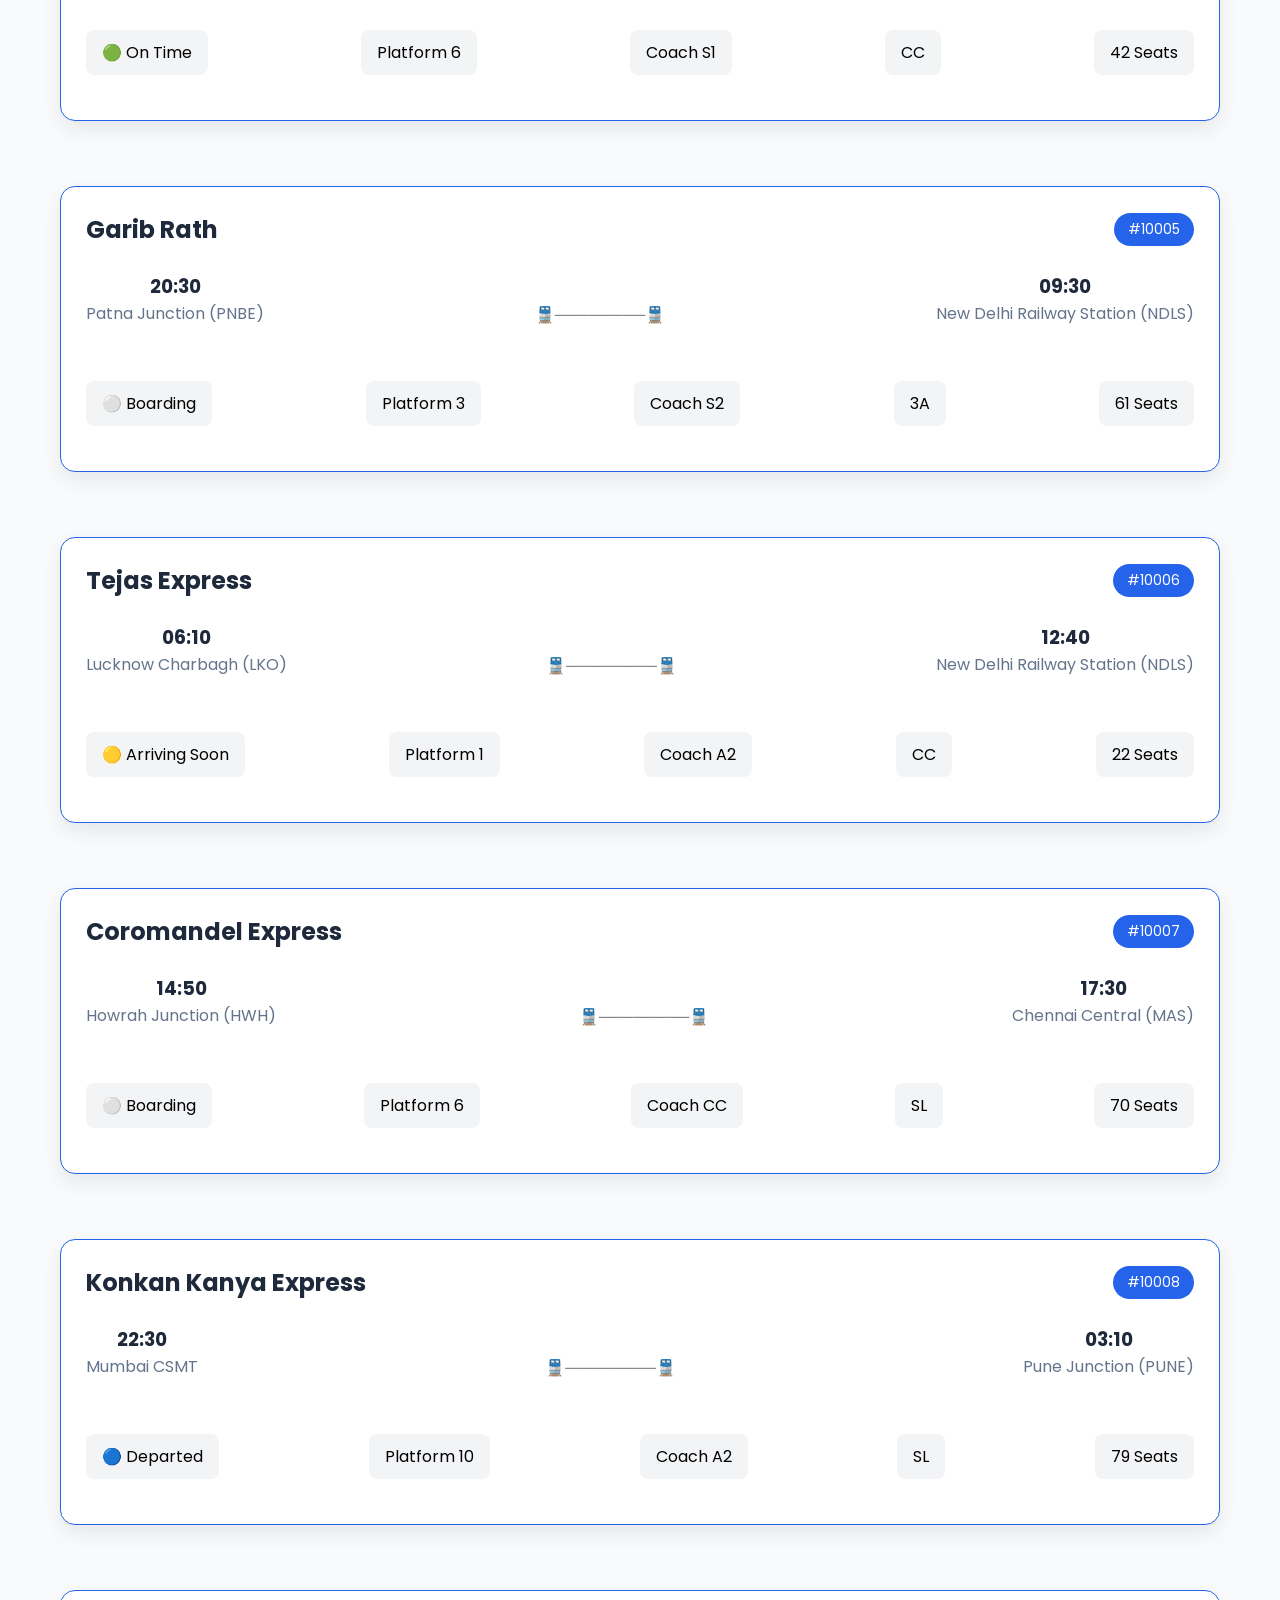
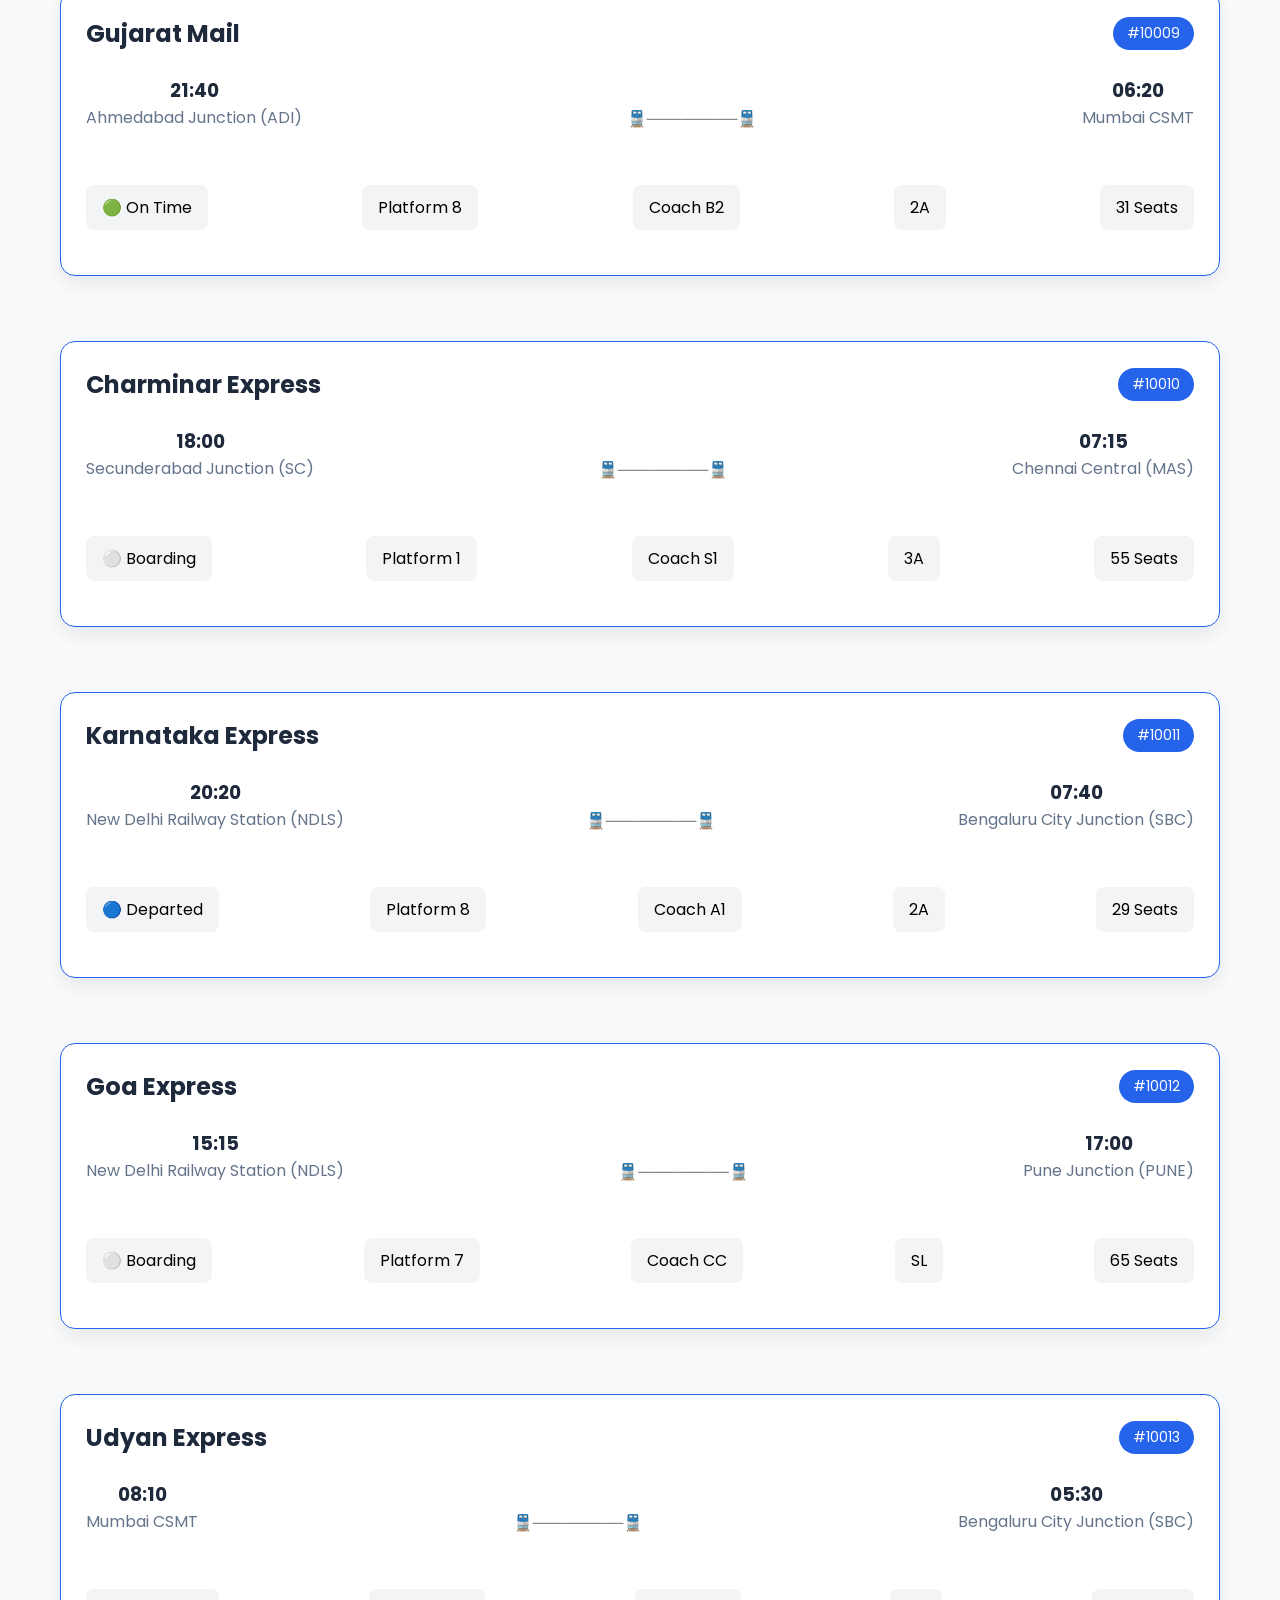
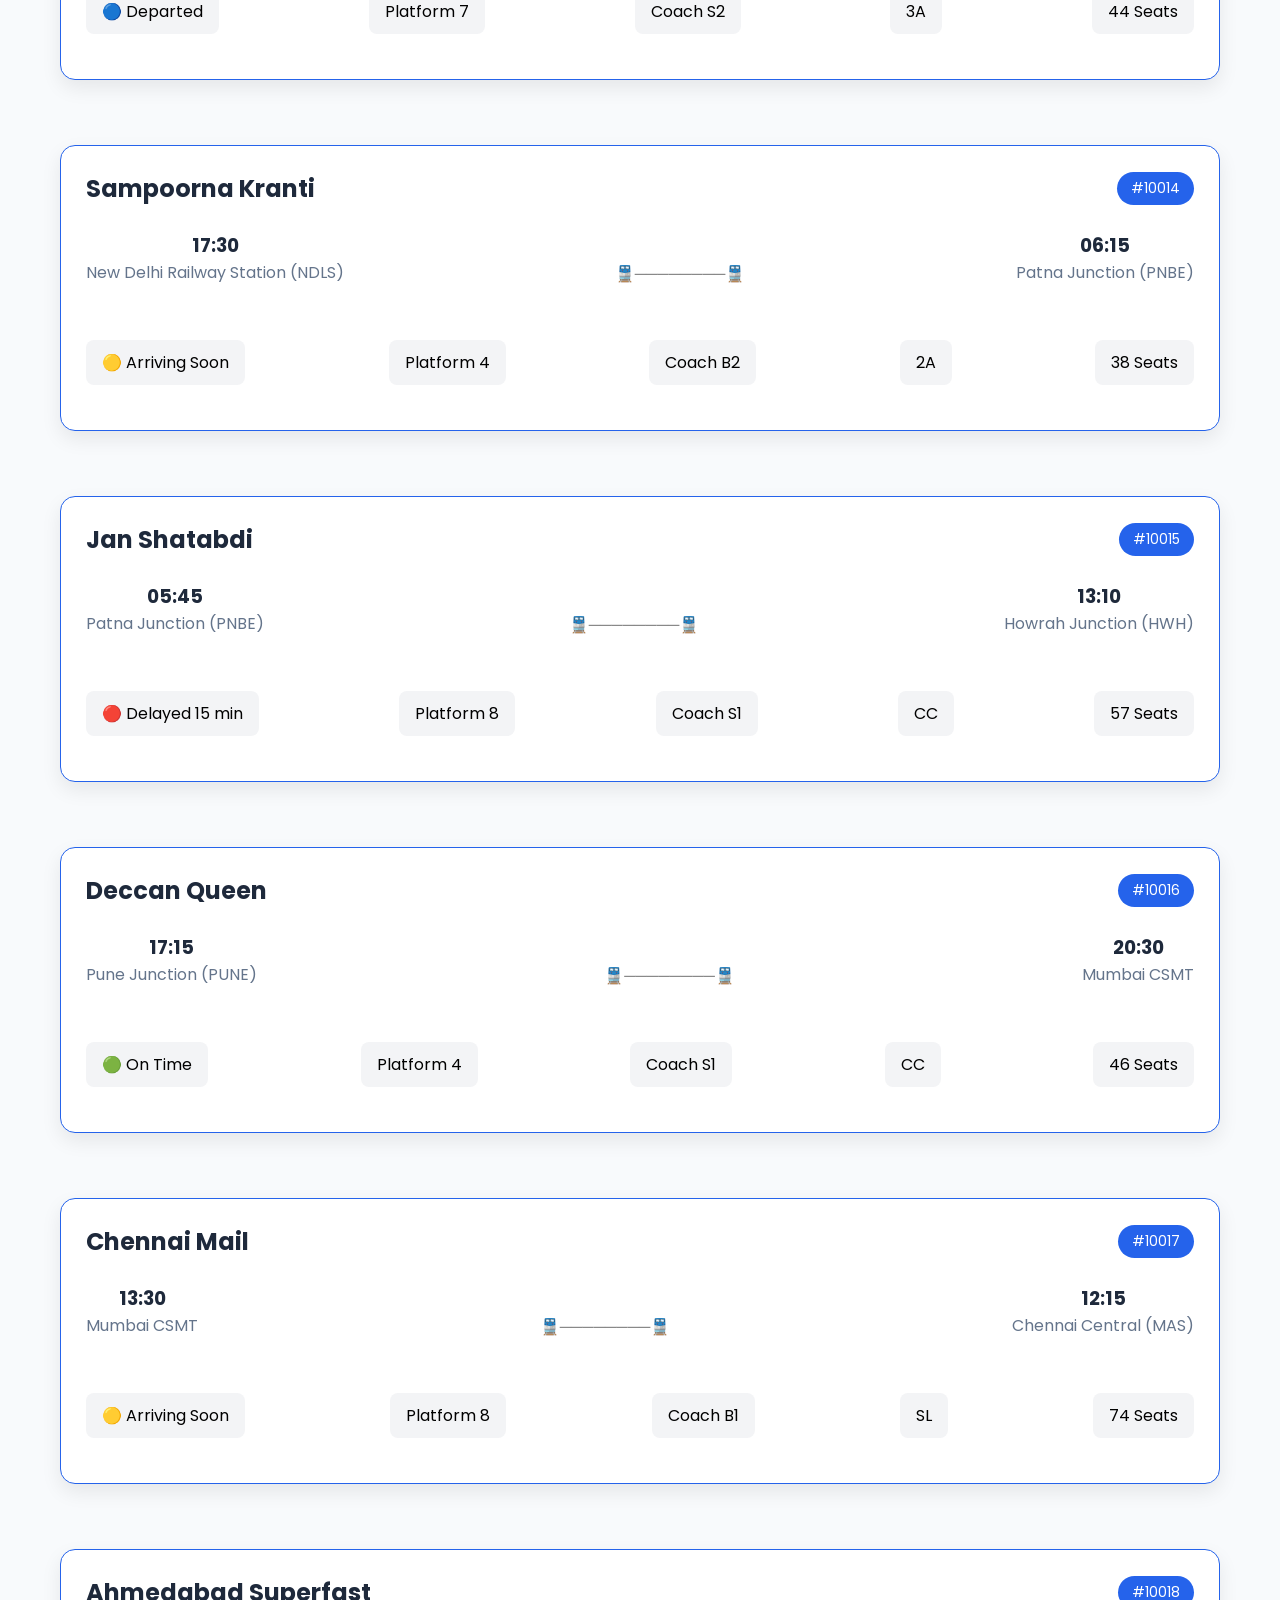
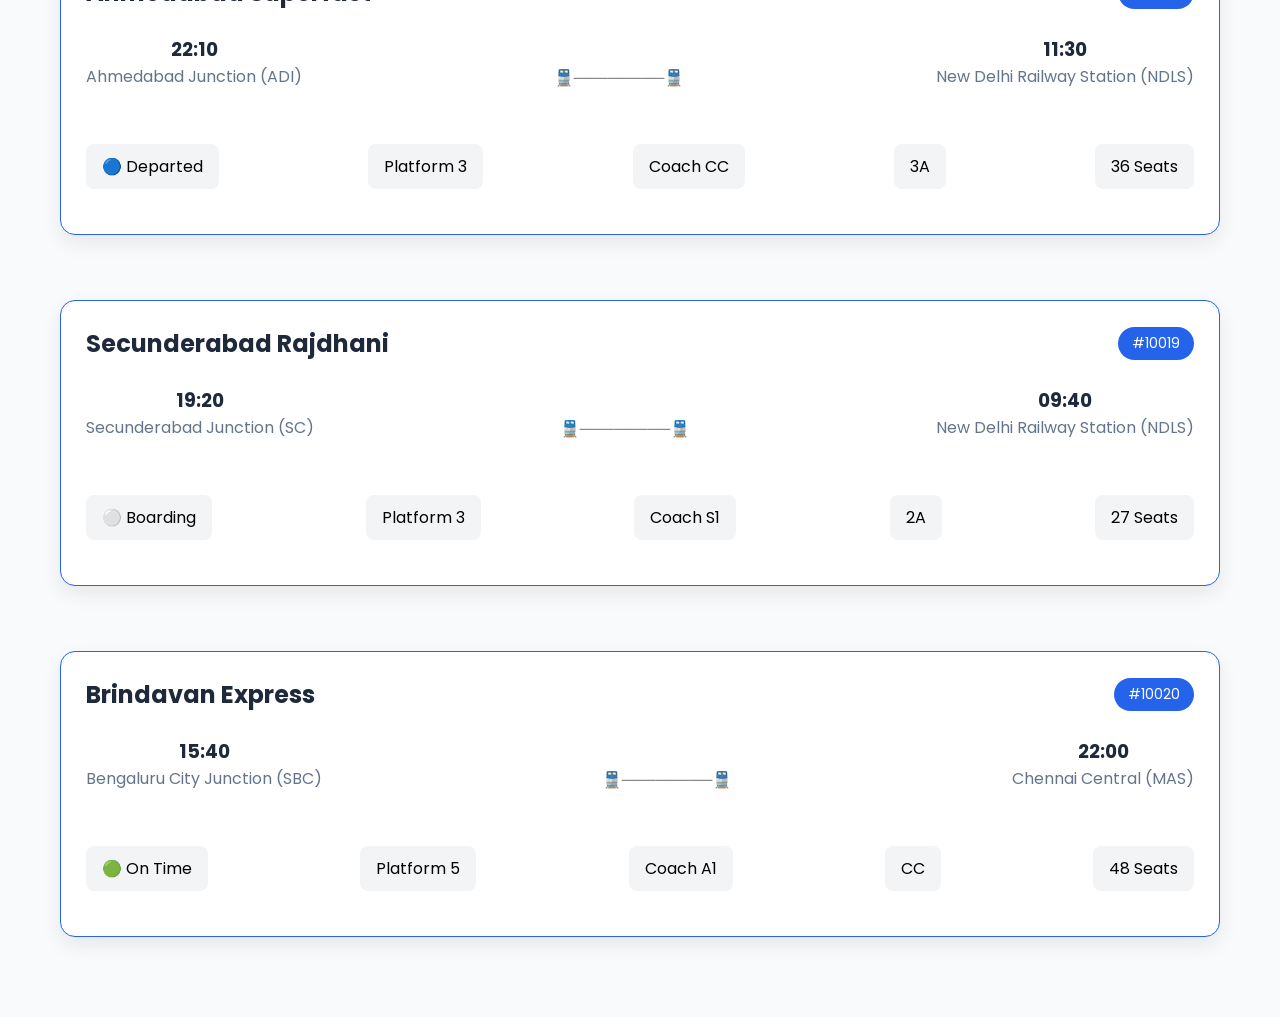
==== commit a58d5f84: "Implement login modal in train-status.html Added a login modal to the train status page for user aut" ====
--- a/train-status.html
+++ b/train-status.html
@@ -55,10 +55,29 @@
 
     </section>
 
-    <script src="JS/trains.js"></script>
-    <script src="JS/train-status.js"></script>
-    <script src="JS/model.js"></script>
-    <script src="JS/darkmode.js"></script>
+        <div class="login-model" id="loginModel">
+        <div class="login-model-card">
+            <span class="close-btn">&times;</span>
+            <h2>Login Required</h2>
+            <p>
+                Please login or register to continue booking your train.
+            </p>
+            <input type="email" placeholder="Email Address">
+            <input type="password" placeholder="Password">
+            <button class="hero-btn login-btn-model">
+                Login
+            </button>
+            <p class="register-text">
+                Don't have an account?
+                <a href="#">Register</a>
+            </p>
+        </div>
+    </div>
+
+    <script src="js/trains.js"></script>
+    <script src="js/train-status.js"></script>
+    <script src="js/model.js"></script>
+    <script src="js/darkmode.js"></script>
 
 </body>
 
